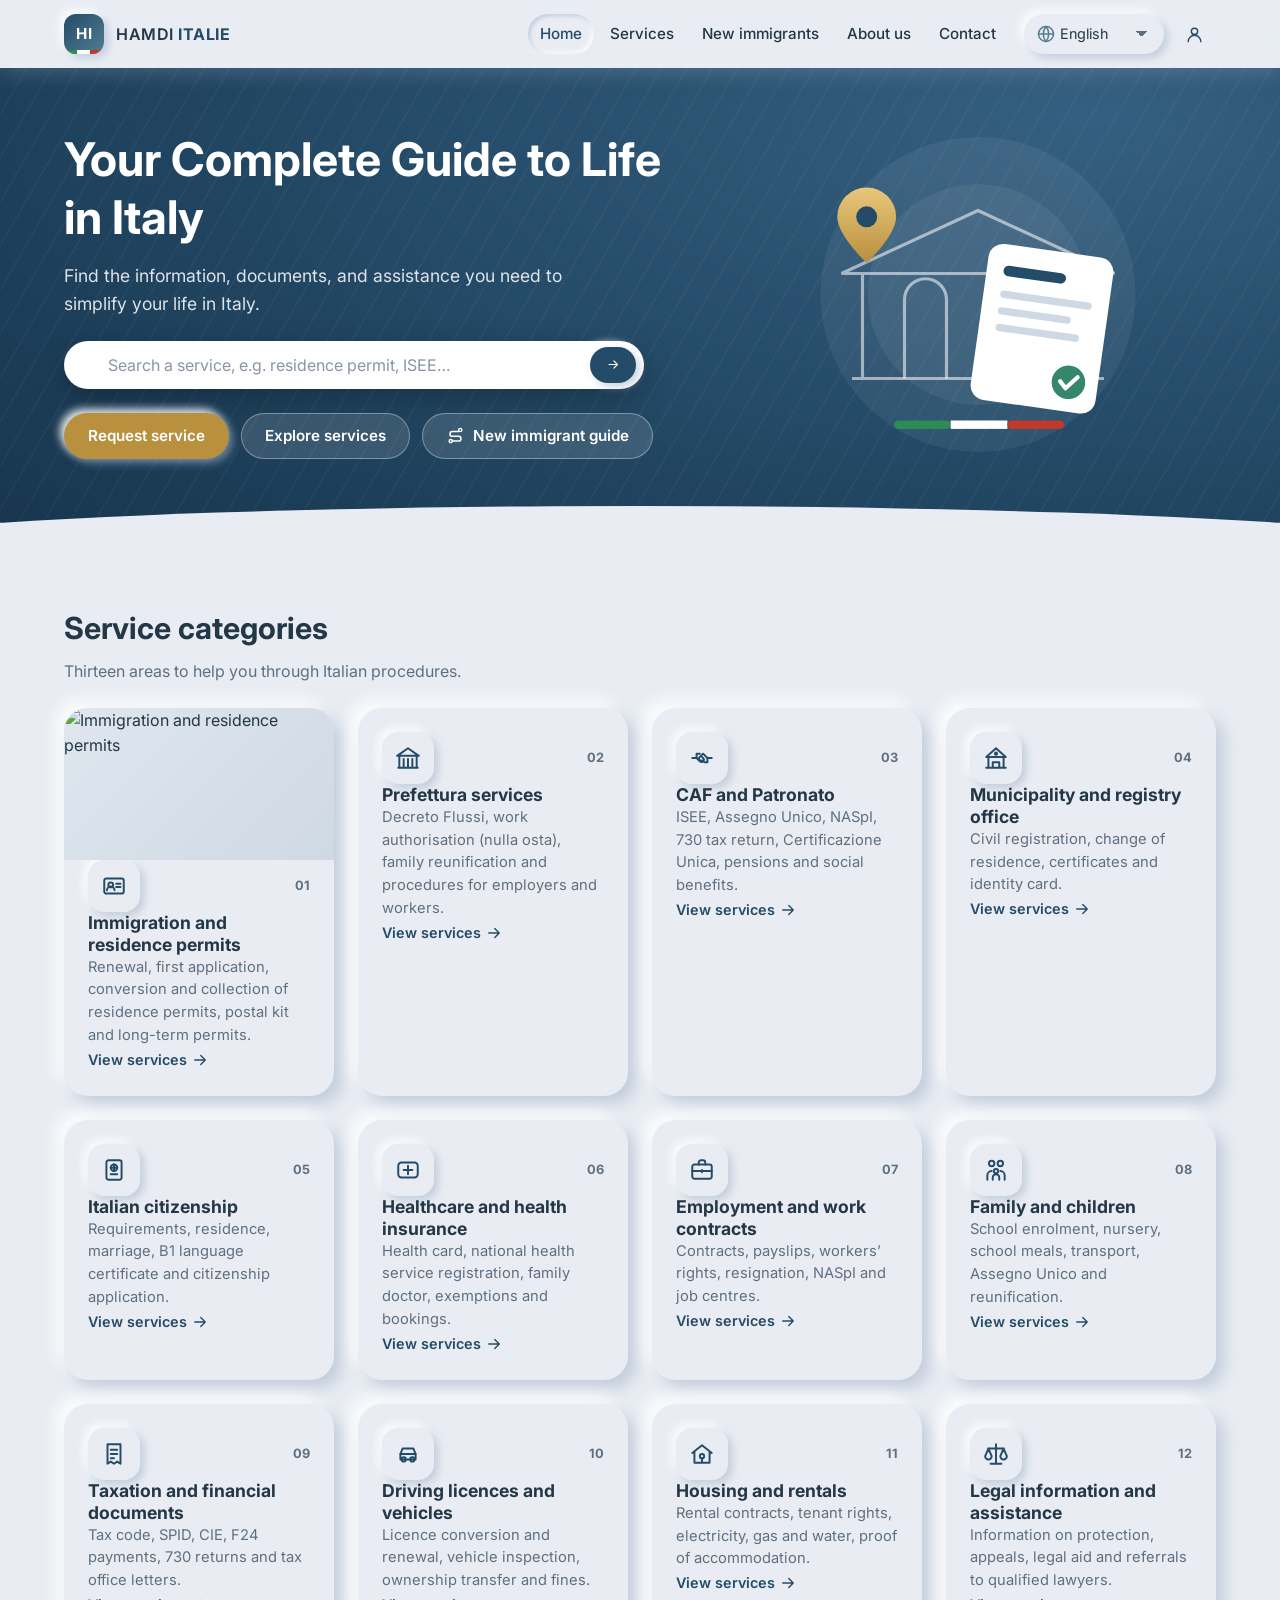
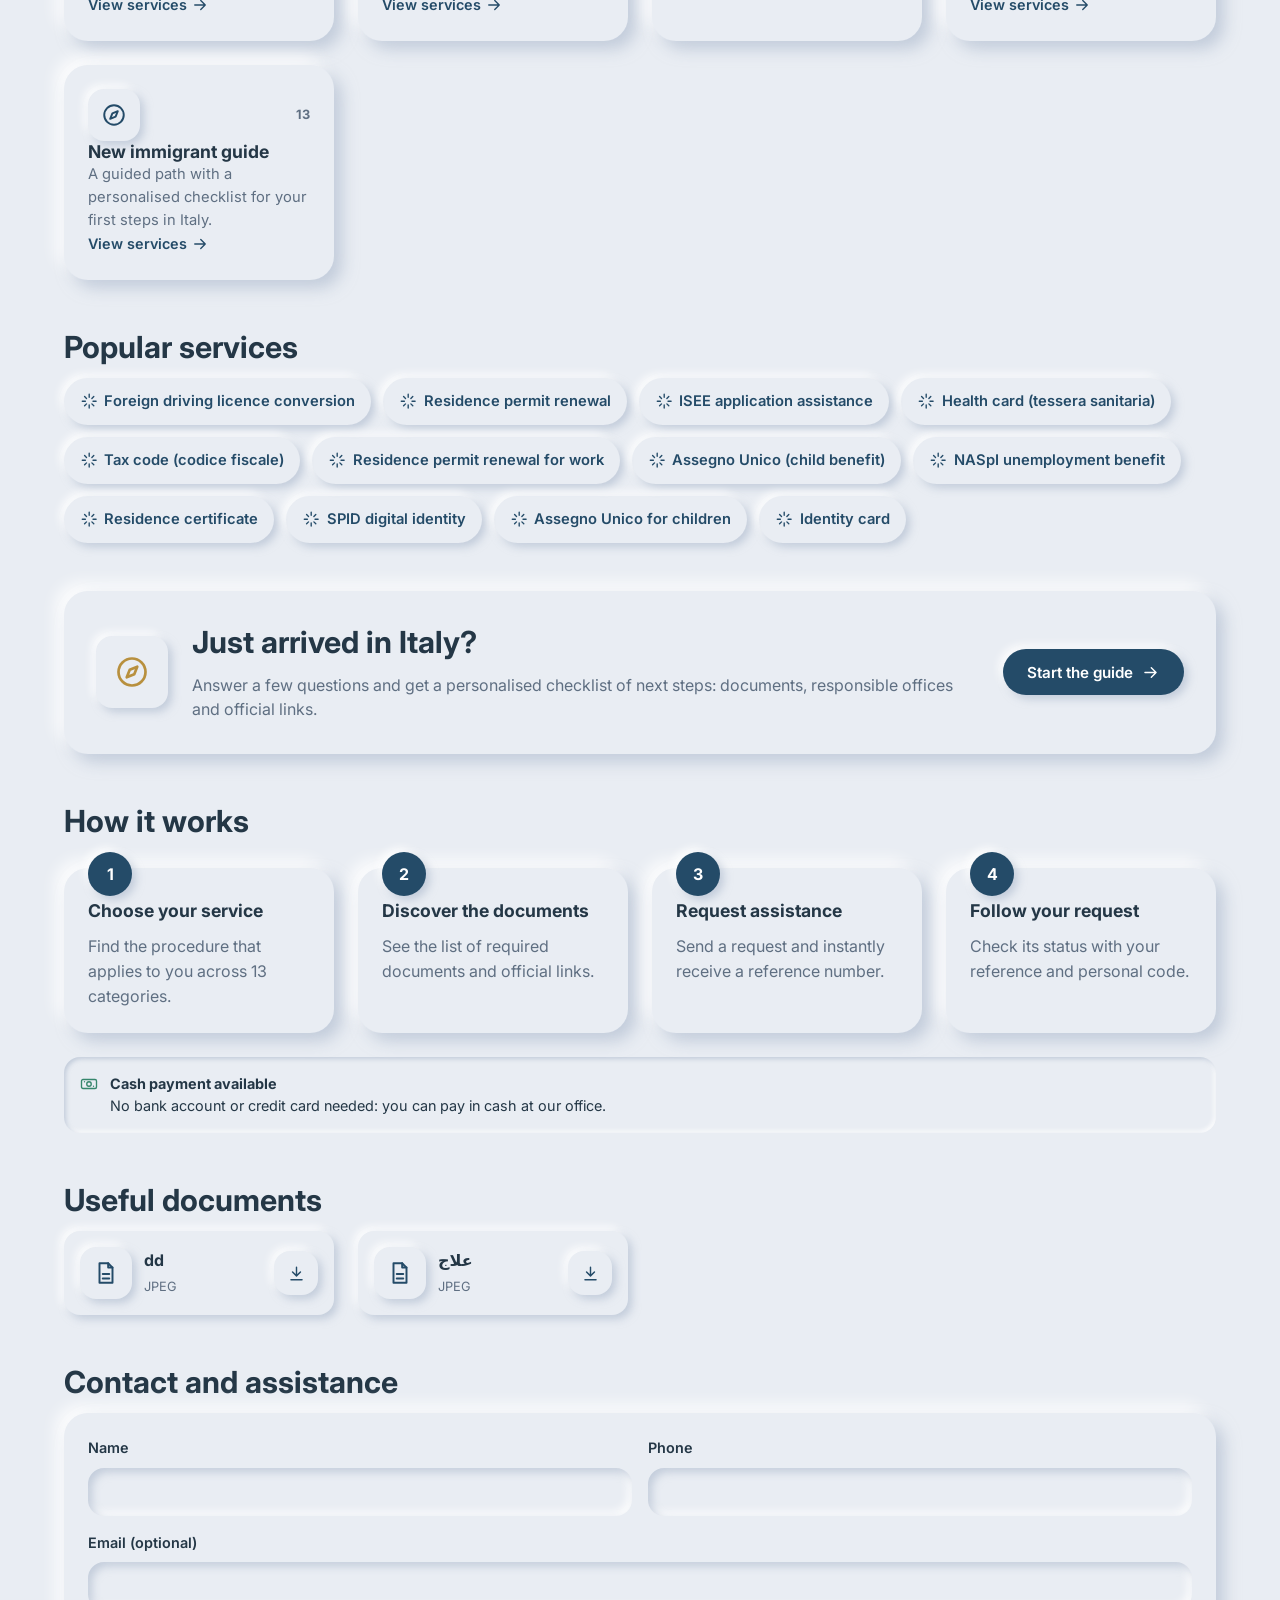
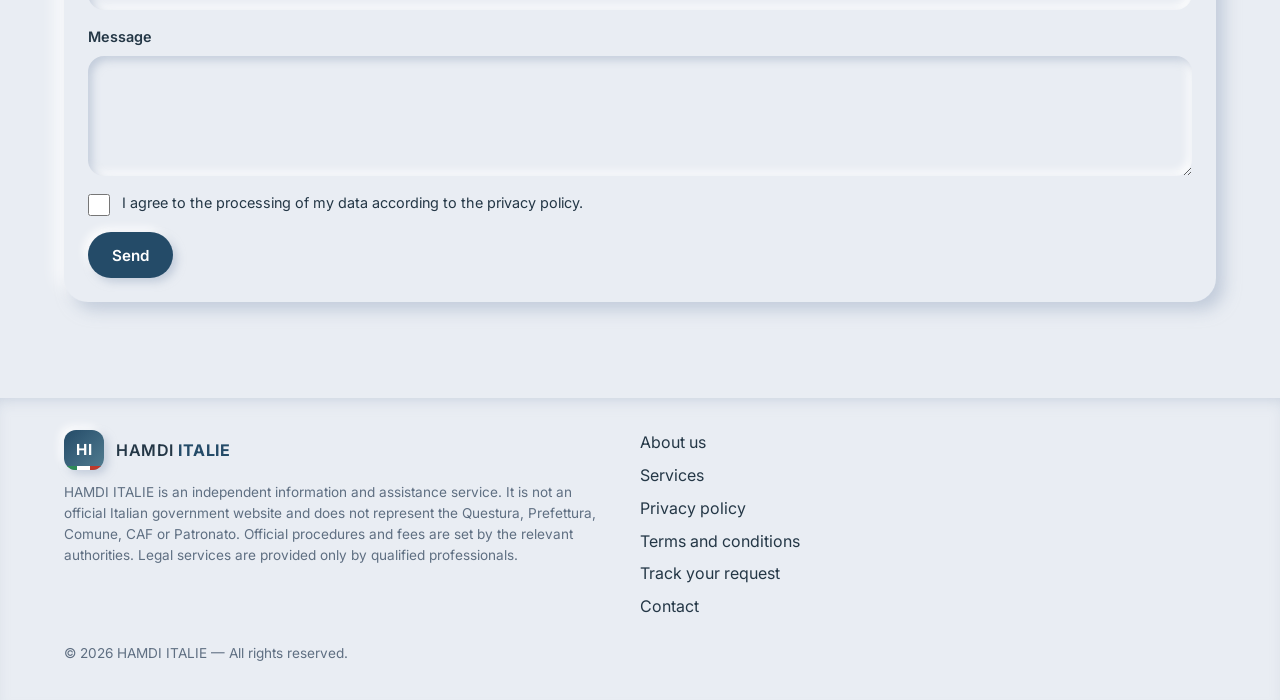
==== index.html @ a8165d55 "Fast service pages: read without counting, count on display Backend: api_getServicePage (service pag" ====
<!DOCTYPE html>
<html lang="ar" dir="rtl">
<head>
  <meta charset="utf-8">
  <meta name="viewport" content="width=device-width, initial-scale=1, viewport-fit=cover">
  <title>HAMDI ITALIE</title>
  <meta name="description" content="دليلك الشامل للحياة والإجراءات الإدارية في إيطاليا — Votre guide complet pour vivre et effectuer vos démarches en Italie — Your complete guide to life in Italy.">
  <meta property="og:title" content="HAMDI ITALIE">
  <meta property="og:type" content="website">
  <meta name="theme-color" content="#E9EDF3">
  <link rel="icon" href="/assets/logo.svg" type="image/svg+xml">
  <link rel="preconnect" href="https://fonts.googleapis.com">
  <link rel="preconnect" href="https://fonts.gstatic.com" crossorigin>
  <link href="https://fonts.googleapis.com/css2?family=Cairo:wght@400;600;700&family=Inter:wght@400;500;600;700&display=swap" rel="stylesheet">
  <link rel="stylesheet" href="/assets/css/design-system.css?v=52aa1e20d0">
  <link rel="stylesheet" href="/assets/css/visitor/main.css?v=f457ebf46a">
</head>
<body>
  <a class="sr-only" href="#main">Skip to content</a>

  <!-- A. Header -->
  <header class="site-header">
    <div class="container header-inner">
      <a class="brand" href="#/" aria-label="HAMDI ITALIE">
        <span class="brand-mark" aria-hidden="true">HI</span>
        <span class="brand-name">HAMDI <b>ITALIE</b></span>
      </a>
      <nav class="main-nav" id="main-nav" aria-label="Main">
        <a href="#/" data-i18n="nav.home">Home</a>
        <a href="#/services" data-i18n="nav.services">Services</a>
        <a href="#/guide" data-i18n="nav.guide">New immigrants</a>
        <a href="#/about" data-i18n="nav.about">About us</a>
        <a href="#contact" data-i18n="nav.contact">Contact</a>
      </nav>
      <div class="header-tools">
        <label class="lang-select">
          <span class="sr-only" data-i18n="nav.language">Language</span>
          <span class="lang-icon" id="lang-icon"></span>
          <select id="lang" class="select"></select>
        </label>
        <a class="btn btn-icon btn-ghost account-link" href="#/account" data-i18n-aria="nav.account" id="account-link"></a>
        <button class="btn btn-icon menu-btn" id="menu-btn" aria-expanded="false" aria-controls="main-nav" data-i18n-aria="nav.menu"></button>
      </div>
    </div>
  </header>

  <main id="main" tabindex="-1"></main>

  <!-- J. Footer -->
  <footer class="site-footer">
    <div class="container">
      <div class="footer-grid">
        <div>
          <a class="brand" href="#/"><span class="brand-mark" aria-hidden="true">HI</span><span class="brand-name">HAMDI <b>ITALIE</b></span></a>
          <p class="muted footer-disclaimer" data-i18n="footer.disclaimer"></p>
        </div>
        <nav class="footer-links" aria-label="Footer">
          <a href="#/about" data-i18n="footer.about"></a>
          <a href="#/services" data-i18n="nav.services"></a>
          <a href="#/privacy" data-i18n="footer.privacy"></a>
          <a href="#/terms" data-i18n="footer.terms"></a>
          <a href="#/track" data-i18n="track.title"></a>
          <a href="#contact" data-i18n="nav.contact"></a>
        </nav>
        <div class="footer-contact" id="footer-contact"></div>
      </div>
      <p class="copyright muted">© <span id="year"></span> HAMDI ITALIE — <span data-i18n="footer.rights"></span></p>
    </div>
  </footer>

  <script src="/assets/js/config.js?v=d74c040242"></script>
  <script src="/assets/js/icons.js?v=66defb9d43"></script>
  <script src="/assets/js/i18n.js?v=58d613767b"></script>
  <script src="/assets/js/ui.js?v=f891706227"></script>
  <link rel="stylesheet" href="/assets/css/picker.css?v=4ed680a324">
  <script src="/assets/js/picker.js?v=9fac486c92"></script>
  <script src="/assets/js/visitor/strings.js?v=c019a19f94"></script>
  <script src="/assets/js/visitor/pages.js?v=8633426e71"></script>
  <script src="/assets/js/visitor/request.js?v=f6e56b5024"></script>
  <script src="/assets/js/visitor/account.js?v=22af00b0a4"></script>
  <script src="/assets/js/visitor/guide.js?v=ffe5d97183"></script>
  <script src="/assets/js/visitor/app.js?v=58d24ecdbd"></script>
</body>
</html>
---- assets/css/design-system.css ----
/* ==========================================================================
   HAMDI ITALIE — Neumorphic design system
   Logical properties (inline-start/end) everywhere so RTL works without
   mirrored overrides. Tokens can be overridden at runtime from Settings.
   ========================================================================== */
:root {
  --bg: #E9EDF3;
  --surface: #E9EDF3;
  --primary: #244B68;
  --primary-ink: #ffffff;
  --secondary: #527D91;
  --accent: #B8903E;            /* muted gold, hero only */
  --text: #243746;
  --muted: #5F6F82;             /* darker than spec #718096 for AA contrast on --bg */
  --success: #36866C;
  --warning: #B57E22;
  --error: #C45A5A;
  --it-green: #2E8B57; --it-red: #C0392B;

  --shadow-dark: rgba(163, 177, 198, .55);
  --shadow-light: rgba(255, 255, 255, .9);
  --raise-sm: 4px 4px 8px var(--shadow-dark), -4px -4px 8px var(--shadow-light);
  --raise: 8px 8px 16px var(--shadow-dark), -8px -8px 16px var(--shadow-light);
  --raise-lg: 14px 14px 28px var(--shadow-dark), -14px -14px 28px var(--shadow-light);
  --inset: inset 4px 4px 8px var(--shadow-dark), inset -4px -4px 8px var(--shadow-light);
  --inset-sm: inset 2px 2px 4px var(--shadow-dark), inset -2px -2px 4px var(--shadow-light);

  --r-sm: 10px; --r: 16px; --r-lg: 24px; --r-pill: 999px;
  --s1: 4px; --s2: 8px; --s3: 12px; --s4: 16px; --s5: 24px; --s6: 32px; --s7: 48px; --s8: 64px;
  --font-latin: 'Inter', system-ui, -apple-system, 'Segoe UI', Roboto, sans-serif;
  --font-ar: 'Cairo', 'Tajawal', 'Segoe UI', Tahoma, sans-serif;
  --font: var(--font-latin);
  --ease: cubic-bezier(.2, .7, .2, 1);
  --container: 1200px;
}
html[lang="ar"] { --font: var(--font-ar); }

*, *::before, *::after { box-sizing: border-box; }
/* Components set display:grid/flex; keep the hidden attribute authoritative. */
[hidden] { display: none !important; }
html { -webkit-text-size-adjust: 100%; scroll-behavior: smooth; }
body {
  margin: 0; background: var(--bg); color: var(--text);
  font-family: var(--font); font-size: 16px; line-height: 1.55;
  -webkit-font-smoothing: antialiased;
}
html[lang="ar"] body { line-height: 1.75; }
img, svg { display: block; max-width: 100%; }
a { color: var(--primary); }
h1, h2, h3, h4 { line-height: 1.25; margin: 0 0 var(--s3); font-weight: 700; }
h1 { font-size: clamp(1.75rem, 1.2rem + 2.4vw, 2.9rem); }
h2 { font-size: clamp(1.35rem, 1.1rem + 1.1vw, 1.9rem); }
h3 { font-size: 1.1rem; }
p { margin: 0 0 var(--s3); }
:focus-visible { outline: 3px solid var(--secondary); outline-offset: 3px; border-radius: 6px; }
.sr-only { position: absolute; width: 1px; height: 1px; overflow: hidden; clip: rect(0 0 0 0); white-space: nowrap; }
.muted { color: var(--muted); }
.container { width: 100%; max-width: var(--container); margin-inline: auto; padding-inline: var(--s4); }
@media (min-width: 768px) { .container { padding-inline: var(--s5); } }
.section { padding-block: var(--s7); }
.section-head { display: flex; align-items: end; justify-content: space-between; gap: var(--s4); margin-block-end: var(--s5); flex-wrap: wrap; }
.section-head p { margin: 0; }
.stack > * + * { margin-block-start: var(--s3); }
.row { display: flex; gap: var(--s3); align-items: center; flex-wrap: wrap; }
.grid { display: grid; gap: var(--s5); }
.grid-auto { grid-template-columns: repeat(auto-fill, minmax(min(100%, 260px), 1fr)); }
.icon { width: 1.25em; height: 1.25em; flex: none; stroke: currentColor; fill: none; stroke-width: 1.8; stroke-linecap: round; stroke-linejoin: round; }
html[dir="rtl"] .icon.flip-rtl { transform: scaleX(-1); }

/* ---- Surfaces --------------------------------------------------------- */
.card {
  background: var(--surface); border-radius: var(--r-lg); box-shadow: var(--raise);
  padding: var(--s5); transition: box-shadow .25s var(--ease), transform .25s var(--ease);
}
.card-sm { border-radius: var(--r); padding: var(--s4); box-shadow: var(--raise-sm); }
.card.interactive { cursor: pointer; text-decoration: none; color: inherit; display: block; }
.card.interactive:hover { box-shadow: var(--raise-lg); transform: translateY(-2px); }
.card.interactive:active { box-shadow: var(--inset); transform: none; }
.well { background: var(--surface); border-radius: var(--r); box-shadow: var(--inset); padding: var(--s4); }
.icon-badge {
  width: 52px; height: 52px; border-radius: var(--r); display: grid; place-items: center;
  box-shadow: var(--raise-sm); color: var(--primary); flex: none;
}
.icon-badge .icon { width: 26px; height: 26px; }

/* ---- Buttons ------------------------------------------------------------ */
.btn {
  --btn-bg: var(--surface); --btn-ink: var(--primary);
  display: inline-flex; align-items: center; justify-content: center; gap: var(--s2);
  min-height: 46px; padding: 0 var(--s5); border: 0; border-radius: var(--r-pill);
  background: var(--btn-bg); color: var(--btn-ink); font: 600 .95rem/1 var(--font);
  box-shadow: var(--raise-sm); cursor: pointer; text-decoration: none; white-space: nowrap;
  transition: box-shadow .2s var(--ease), transform .2s var(--ease), filter .2s;
}
.btn:hover { box-shadow: var(--raise); }
.btn:active { box-shadow: var(--inset-sm); transform: translateY(1px); }
.btn[disabled] { opacity: .55; cursor: not-allowed; box-shadow: none; }
.btn-primary { --btn-bg: var(--primary); --btn-ink: var(--primary-ink); }
.btn-primary:hover { filter: brightness(1.08); }
.btn-accent { --btn-bg: var(--accent); --btn-ink: #fff; }
.btn-danger { --btn-ink: var(--error); }
.btn-ghost { box-shadow: none; background: transparent; }
.btn-ghost:hover { box-shadow: var(--raise-sm); }
.btn-sm { min-height: 36px; padding: 0 var(--s4); font-size: .85rem; }
.btn-icon { width: 44px; min-height: 44px; padding: 0; border-radius: var(--r); }
.btn-block { width: 100%; }

/* ---- Forms -------------------------------------------------------------- */
.field { display: grid; gap: var(--s2); }
.field label { font-weight: 600; font-size: .9rem; }
.field .hint { font-size: .8rem; color: var(--muted); }
.field .err { font-size: .8rem; color: var(--error); }
.input, .select, .textarea {
  width: 100%; min-height: 48px; padding: var(--s3) var(--s4); border: 0; border-radius: var(--r);
  background: var(--surface); box-shadow: var(--inset); color: var(--text);
  font: 1rem/1.4 var(--font); appearance: none;
}
.textarea { min-height: 120px; resize: vertical; }
.input::placeholder, .textarea::placeholder { color: #8795A6; }
.input:focus, .select:focus, .textarea:focus { outline: 2px solid var(--secondary); outline-offset: 1px; }
.select {
  background-image: linear-gradient(45deg, transparent 50%, var(--muted) 50%), linear-gradient(135deg, var(--muted) 50%, transparent 50%);
  background-position: calc(100% - 22px) 50%, calc(100% - 16px) 50%; background-size: 6px 6px; background-repeat: no-repeat;
  padding-inline-end: var(--s7);
}
html[dir="rtl"] .select { background-position: 16px 50%, 22px 50%; }
.check { display: flex; gap: var(--s3); align-items: flex-start; cursor: pointer; font-size: .9rem; }
.check input { width: 22px; height: 22px; flex: none; accent-color: var(--primary); margin: 2px 0 0; }
.search {
  display: flex; align-items: center; gap: var(--s2); border-radius: var(--r-pill);
  box-shadow: var(--inset); padding-inline: var(--s4) var(--s2); background: var(--surface);
}
.search .input { box-shadow: none; background: transparent; padding-inline: 0; }
.search .input:focus { outline: none; }
.search:focus-within { outline: 2px solid var(--secondary); outline-offset: 2px; }

/* ---- Badges & status ---------------------------------------------------- */
.badge {
  display: inline-flex; align-items: center; gap: 6px; padding: 4px 12px; border-radius: var(--r-pill);
  font-size: .78rem; font-weight: 600; box-shadow: var(--inset-sm); color: var(--muted); white-space: nowrap;
}
.badge::before { content: ''; width: 8px; height: 8px; border-radius: 50%; background: currentColor; }
.badge.success { color: var(--success); } .badge.warning { color: var(--warning); }
.badge.error { color: var(--error); } .badge.info { color: var(--secondary); }
.badge.plain::before { display: none; }
.chip { display: inline-flex; align-items: center; gap: 6px; padding: 6px 14px; border-radius: var(--r-pill); box-shadow: var(--raise-sm); font-size: .85rem; font-weight: 600; color: var(--primary); text-decoration: none; }

/* ---- Notice / disclaimer ----------------------------------------------- */
.notice { display: flex; gap: var(--s3); padding: var(--s4); border-radius: var(--r); box-shadow: var(--inset-sm); font-size: .9rem; }
.notice .icon { color: var(--secondary); margin-block-start: 2px; }
.notice.warning .icon { color: var(--warning); }
.notice.success .icon { color: var(--success); }

/* ---- Progress ------------------------------------------------------------ */
.progress { height: 12px; border-radius: var(--r-pill); box-shadow: var(--inset-sm); overflow: hidden; }
.progress > span { display: block; height: 100%; border-radius: inherit; background: linear-gradient(90deg, var(--secondary), var(--primary)); transition: width .4s var(--ease); }
.spinner { width: 28px; height: 28px; border-radius: 50%; border: 3px solid rgba(36,75,104,.15); border-top-color: var(--primary); animation: spin .8s linear infinite; }
@keyframes spin { to { transform: rotate(360deg); } }
.skeleton { border-radius: var(--r-sm); background: linear-gradient(90deg, #dfe4ec 25%, #eef1f6 50%, #dfe4ec 75%); background-size: 200% 100%; animation: shimmer 1.3s infinite; min-height: 14px; }
@keyframes shimmer { to { background-position: -200% 0; } }

/* ---- Tables --------------------------------------------------------------- */
.table-wrap { overflow-x: auto; border-radius: var(--r); }
.table { width: 100%; border-collapse: separate; border-spacing: 0; font-size: .9rem; }
.table th { text-align: start; font-weight: 600; color: var(--muted); padding: var(--s3) var(--s4); white-space: nowrap; }
.table td { padding: var(--s3) var(--s4); border-block-start: 1px solid rgba(163,177,198,.35); }
.table tbody tr:hover td { background: rgba(255,255,255,.35); }
.table tbody tr:has(a[href^="#/"]) { cursor: pointer; }

/* ---- Modal / toast ----------------------------------------------------- */
.modal-backdrop { position: fixed; inset: 0; background: rgba(36,55,70,.35); backdrop-filter: blur(3px); display: grid; place-items: center; padding: var(--s4); z-index: 100; animation: fade .2s; }
.modal { width: min(560px, 100%); max-height: calc(100dvh - 32px); overflow: auto; background: var(--surface); border-radius: var(--r-lg); box-shadow: var(--raise-lg); padding: var(--s5); animation: pop .25s var(--ease); }
.modal-actions { display: flex; gap: var(--s3); justify-content: flex-end; margin-block-start: var(--s5); flex-wrap: wrap; }
.toasts { position: fixed; inset-block-end: var(--s4); inset-inline: var(--s4); display: grid; gap: var(--s2); justify-items: center; z-index: 200; pointer-events: none; }
.toast { pointer-events: auto; display: flex; gap: var(--s2); align-items: center; background: var(--text); color: #fff; padding: var(--s3) var(--s4); border-radius: var(--r); box-shadow: 0 8px 24px rgba(0,0,0,.2); max-width: 480px; animation: pop .25s var(--ease); }
.toast.success { background: var(--success); } .toast.error { background: var(--error); }
@keyframes fade { from { opacity: 0; } }
@keyframes pop { from { opacity: 0; transform: translateY(8px) scale(.98); } }

/* ---- Media placeholders (no broken images) ------------------------------ */
.media { position: relative; border-radius: var(--r); overflow: hidden; background: linear-gradient(135deg, #dfe6ee, #cfd9e4); aspect-ratio: 16/9; }
.media img { width: 100%; height: 100%; object-fit: cover; }
.media .media-fallback { position: absolute; inset: 0; display: grid; place-items: center; color: var(--secondary); opacity: .6; }
.media .media-fallback .icon { width: 48px; height: 48px; }

@media (prefers-reduced-motion: reduce) { *, *::before, *::after { animation: none !important; transition: none !important; scroll-behavior: auto !important; } }
---- assets/css/visitor/main.css ----
/* ---- Header ------------------------------------------------------------- */
.site-header { position: sticky; top: 0; z-index: 50; background: rgba(233,237,243,.92); backdrop-filter: blur(10px); box-shadow: 0 6px 18px rgba(163,177,198,.25); }
.header-inner { display: flex; align-items: center; gap: var(--s4); min-height: 68px; }
.brand { display: inline-flex; align-items: center; gap: var(--s3); text-decoration: none; color: var(--text); }
.brand-mark { width: 40px; height: 40px; border-radius: 12px; display: grid; place-items: center; font-weight: 700; font-size: .95rem; letter-spacing: .5px; color: #fff; background: linear-gradient(135deg, var(--primary), var(--secondary)); box-shadow: var(--raise-sm); position: relative; overflow: hidden; }
.brand-mark::after { content: ''; position: absolute; inset-block-end: 0; inset-inline: 0; height: 4px; background: linear-gradient(90deg, var(--it-green) 33%, #fff 33% 66%, var(--it-red) 66%); }
.brand-name { font-weight: 600; letter-spacing: .5px; white-space: nowrap; }
.brand-name b { color: var(--primary); }
.main-nav { display: flex; gap: var(--s1); margin-inline-start: auto; }
.main-nav a { padding: var(--s2) var(--s3); border-radius: var(--r-pill); text-decoration: none; color: var(--text); font-weight: 500; font-size: .95rem; }
.main-nav a:hover, .main-nav a.active { box-shadow: var(--inset-sm); color: var(--primary); }
.header-tools { display: flex; align-items: center; gap: var(--s2); }
.lang-select { position: relative; display: flex; align-items: center; }
.lang-select .select { min-height: 40px; width: auto; padding-block: 0; padding-inline-start: 36px; font-size: .9rem; border-radius: var(--r-pill); box-shadow: var(--raise-sm); }
.lang-icon { position: absolute; inset-inline-start: 12px; color: var(--secondary); pointer-events: none; display: flex; }
.menu-btn { display: none; }
@media (max-width: 960px) {
  .menu-btn { display: inline-flex; }
  .main-nav { position: fixed; inset: 68px 0 auto 0; flex-direction: column; padding: var(--s4); background: var(--bg); box-shadow: 0 16px 24px rgba(163,177,198,.4); display: none; margin: 0; }
  .main-nav.open { display: flex; }
  .main-nav a { padding: var(--s3) var(--s4); font-size: 1.05rem; }
  .header-tools { margin-inline-start: auto; }
}
@media (max-width: 420px) { .brand-name { display: none; } }

/* ---- B. Hero ------------------------------------------------------------- */
.hero { position: relative; color: #fff; background: radial-gradient(120% 140% at 85% 10%, #355f80 0%, var(--primary) 45%, #16324a 100%); overflow: hidden; }
.hero::before { content: ''; position: absolute; inset: 0; background: repeating-linear-gradient(120deg, rgba(255,255,255,.03) 0 2px, transparent 2px 22px); }
.hero-inner { position: relative; display: grid; gap: var(--s6); align-items: center; padding-block: var(--s7) calc(var(--s8) + var(--s5)); grid-template-columns: 1.15fr .85fr; }
.hero h1 { color: #fff; margin-block-end: var(--s4); }
.hero h1 .accent { color: #E9C77B; }
.hero p.lead { font-size: 1.1rem; color: rgba(255,255,255,.85); max-width: 560px; }
.hero .search { background: #fff; box-shadow: 0 10px 30px rgba(0,0,0,.25); margin-block: var(--s5); max-width: 580px; }
.hero .search .input { color: var(--text); }
.hero-actions { display: flex; gap: var(--s3); flex-wrap: wrap; }
.hero .btn-glass { --btn-bg: rgba(255,255,255,.12); --btn-ink: #fff; box-shadow: inset 0 0 0 1px rgba(255,255,255,.35); }
.hero .btn-glass:hover { --btn-bg: rgba(255,255,255,.2); }
.hero-art { justify-self: center; width: min(420px, 100%); }
.hero-wave { position: absolute; inset-inline: 0; inset-block-end: -1px; height: 56px; background: var(--bg); clip-path: ellipse(70% 100% at 50% 100%); }
@media (max-width: 860px) {
  .hero-inner { grid-template-columns: 1fr; padding-block: var(--s6) var(--s8); }
  .hero-art { order: -1; width: min(260px, 70%); }
}

/* ---- C. Categories --------------------------------------------------------- */
.cat-grid { grid-template-columns: repeat(auto-fill, minmax(min(100%, 270px), 1fr)); }
.cat-card { display: flex; flex-direction: column; gap: var(--s3); height: 100%; }
.cat-card .cat-top { display: flex; align-items: center; gap: var(--s3); }
.cat-card .cat-code { margin-inline-start: auto; font-size: .8rem; font-weight: 700; color: var(--muted); }
.cat-card h3 { margin: 0; }
.cat-card p { color: var(--muted); font-size: .92rem; margin: 0; flex: 1; }
.cat-card .link { display: inline-flex; align-items: center; gap: var(--s1); font-weight: 600; color: var(--primary); font-size: .9rem; }

/* ---- D. Popular ---------------------------------------------------------- */
.popular { display: flex; gap: var(--s3); flex-wrap: wrap; }
.popular .chip { padding: var(--s3) var(--s4); font-size: .92rem; }
.popular .chip:hover { box-shadow: var(--raise); }

/* ---- E. Guide band ------------------------------------------------------- */
.guide-band { display: grid; grid-template-columns: auto 1fr auto; gap: var(--s5); align-items: center; padding: var(--s6); }
.guide-band .icon-badge { width: 72px; height: 72px; color: var(--accent); }
.guide-band .icon-badge .icon { width: 36px; height: 36px; }
@media (max-width: 760px) { .guide-band { grid-template-columns: 1fr; text-align: center; justify-items: center; padding: var(--s5); } }

/* ---- F. How it works ------------------------------------------------------ */
.steps { grid-template-columns: repeat(auto-fit, minmax(min(100%, 220px), 1fr)); counter-reset: step; }
.step { position: relative; padding-block-start: var(--s6); }
.step::before { counter-increment: step; content: counter(step); position: absolute; inset-block-start: calc(var(--s5) * -1 + 8px); inset-inline-start: var(--s5); width: 44px; height: 44px; border-radius: 50%; display: grid; place-items: center; font-weight: 700; color: #fff; background: var(--primary); box-shadow: var(--raise-sm); }
.steps-wrap { padding-block-start: var(--s4); }

/* ---- G. Documents ------------------------------------------------------------- */
.doc-card { display: flex; gap: var(--s3); align-items: center; }
.doc-card .doc-meta { flex: 1; min-width: 0; }
.doc-card .doc-meta strong { display: block; overflow: hidden; text-overflow: ellipsis; white-space: nowrap; }

/* ---- H. FAQ --------------------------------------------------------------------- */
.faq details { border-radius: var(--r); box-shadow: var(--raise-sm); padding: var(--s4) var(--s5); }
.faq details + details { margin-block-start: var(--s3); }
.faq summary { cursor: pointer; font-weight: 600; list-style: none; display: flex; justify-content: space-between; gap: var(--s3); }
.faq summary::-webkit-details-marker { display: none; }
.faq summary::after { content: '+'; font-size: 1.4rem; line-height: 1; color: var(--secondary); }
.faq details[open] summary::after { content: '–'; }
.faq details[open] { box-shadow: var(--inset-sm); }
.faq details p { margin: var(--s3) 0 0; color: var(--muted); }

/* ---- I. Contact ------------------------------------------------------------------ */
.contact-grid { grid-template-columns: 1fr 1.3fr; align-items: start; }
@media (max-width: 860px) { .contact-grid { grid-template-columns: 1fr; } }
.contact-list { display: grid; gap: var(--s3); }
.contact-list a { display: flex; gap: var(--s3); align-items: center; text-decoration: none; color: var(--text); font-weight: 500; }
.contact-list .icon-badge { width: 44px; height: 44px; }
.form-grid { display: grid; gap: var(--s4); grid-template-columns: 1fr 1fr; }
.form-grid .full { grid-column: 1 / -1; }
@media (max-width: 560px) { .form-grid { grid-template-columns: 1fr; } }

/* ---- Footer -------------------------------------------------------------------- */
.site-footer { margin-block-start: var(--s7); padding-block: var(--s6) var(--s5); box-shadow: inset 0 8px 16px -8px var(--shadow-dark); }
.footer-grid { display: grid; gap: var(--s5); grid-template-columns: 2fr 1fr 1fr; }
@media (max-width: 760px) { .footer-grid { grid-template-columns: 1fr; } }
.footer-disclaimer { font-size: .85rem; margin-block-start: var(--s3); max-width: 560px; }
.footer-links { display: grid; gap: var(--s2); align-content: start; }
.footer-links a { color: var(--text); text-decoration: none; }
.footer-links a:hover { color: var(--primary); text-decoration: underline; }
.copyright { font-size: .85rem; margin-block-start: var(--s5); }
/* ---- Content pages ------------------------------------------------------------ */
.stack-lg > * + * { margin-block-start: var(--s5); }
.small { font-size: .85rem; }
.err { color: var(--error); font-size: .9rem; min-height: 1em; }
.crumbs { display: flex; flex-wrap: wrap; align-items: center; gap: var(--s2); font-size: .85rem; color: var(--muted); }
.crumbs a { color: var(--secondary); text-decoration: none; }
.crumbs .icon { width: 14px; height: 14px; }
.page-head { display: flex; gap: var(--s4); align-items: flex-start; }
.page-head h1 { margin-block-end: var(--s2); }
.icon-badge.lg { width: 64px; height: 64px; }
.icon-badge.lg .icon { width: 32px; height: 32px; }
.svc-list { display: grid; gap: var(--s3); grid-template-columns: repeat(auto-fill, minmax(min(100%, 300px), 1fr)); }
.svc-item { display: flex !important; align-items: center; justify-content: space-between; gap: var(--s3); font-weight: 500; }
.svc-item .icon { color: var(--secondary); flex: none; }
.cat-group summary { display: flex; align-items: center; gap: var(--s3); cursor: pointer; list-style: none; }
.cat-group summary::-webkit-details-marker { display: none; }
.cat-group .cat-group-title { display: grid; flex: 1; }
.cat-group .chev { transition: transform .2s; color: var(--muted); }
.cat-group[open] .chev { transform: rotate(90deg); }
.cat-group[open] summary { margin-block-end: var(--s4); }
.link-more { display: inline-flex; gap: var(--s1); align-items: center; margin-block-start: var(--s4); font-weight: 600; text-decoration: none; }
.guide-cta { display: flex !important; align-items: center; gap: var(--s3); text-decoration: none; color: var(--primary); }
.guide-cta strong { flex: 1; }
.svc-layout { display: grid; grid-template-columns: minmax(0, 1.6fr) minmax(0, 1fr); gap: var(--s5); align-items: start; }
.svc-aside { position: sticky; top: 88px; }
@media (max-width: 900px) { .svc-layout { grid-template-columns: minmax(0, 1fr); } .svc-aside { position: static; } }
.price-box h2 { display: flex; gap: var(--s2); align-items: center; font-size: 1.1rem; }
.price-row { display: flex; justify-content: space-between; gap: var(--s3); align-items: center; }
.price-row.total { border-block-start: 1px solid rgba(163,177,198,.5); padding-block-start: var(--s3); font-weight: 600; }
.official-fee { padding: var(--s3); border-radius: var(--r-sm); box-shadow: var(--inset-sm); }
.official-fee p { margin: 0; }
.pay-methods { list-style: none; margin: 0; padding: 0; display: grid; gap: var(--s3); }
.pay-methods li { display: flex; gap: var(--s3); align-items: flex-start; }
.pay-methods li > div { display: grid; gap: 4px; justify-items: start; }
.link-list { list-style: none; margin: 0; padding: 0; display: grid; gap: var(--s2); }
.link-list a { display: inline-flex; gap: var(--s2); align-items: center; }
.pay-choice { border: 0; padding: 0; margin: 0; display: grid; gap: var(--s2); }
.pay-choice legend { font-weight: 600; font-size: .9rem; margin-block-end: var(--s2); }
.codes { display: grid; gap: var(--s4); grid-template-columns: repeat(auto-fit, minmax(min(100%, 220px), 1fr)); }
.code-box { display: grid; gap: var(--s2); justify-items: start; padding: var(--s4); border-radius: var(--r); box-shadow: var(--inset); }
.code-box strong { font-size: 1.5rem; letter-spacing: .08em; font-family: ui-monospace, 'SFMono-Regular', Consolas, monospace; }
.auth-wrap { max-width: 460px; margin-inline: auto; width: 100%; }
.acc-grid { grid-template-columns: minmax(0, 1.4fr) minmax(0, 1fr); align-items: start; }
@media (max-width: 860px) { .acc-grid { grid-template-columns: minmax(0, 1fr); } }
.guide-intro { text-align: center; justify-items: center; display: grid; max-width: 640px; margin-inline: auto; }
.guide-q { max-width: 680px; margin-inline: auto; width: 100%; }
.guide-question { font-size: clamp(1.3rem, 1.1rem + 1vw, 1.8rem); }
.guide-options { display: grid; gap: var(--s3); grid-template-columns: repeat(auto-fit, minmax(140px, 1fr)); }
.guide-opt { min-height: 56px; font-size: 1.05rem; }
.guide-opt.selected { --btn-bg: var(--primary); --btn-ink: #fff; }
html:not([dir="rtl"]) .icon.back-arrow { transform: scaleX(-1); }
.tasks { list-style: none; margin: 0; padding: 0; display: grid; gap: var(--s4); }
.task { display: flex; gap: var(--s4); align-items: flex-start; }
.task.done { opacity: .65; }
.task.done h3 { text-decoration: line-through; }
.task-body { flex: 1; min-width: 0; }
.task-body p { margin: 0; }
.task-n { width: 28px; height: 28px; border-radius: 50%; display: grid; place-items: center; font-size: .8rem; font-weight: 700; color: #fff; background: var(--secondary); flex: none; }
.task-check input { width: 26px; height: 26px; accent-color: var(--success); margin-block-start: 2px; }
.req-card { gap: var(--s2); }

.pay-method { padding-block-end: var(--s2); }
.pay-method .pm-head { display: flex; gap: var(--s3); align-items: center; }
.pay-method .pm-name { display: grid; gap: 4px; justify-items: start; flex: 1; }
.pay-method .pm-body { padding: var(--s3); margin-block-start: var(--s2); border-radius: var(--r-sm); box-shadow: var(--inset-sm); }
.pay-method .pm-body p { margin: 0 0 var(--s2); }
.btn-pay { --btn-bg: #0B63CE; --btn-ink: #fff; min-height: 54px; font-size: 1.05rem; margin-block: var(--s2); }
.btn-pay:hover { filter: brightness(1.08); }
.pm-steps { margin: 0 0 var(--s2); padding-inline-start: var(--s5); }
.pm-steps li { margin-block-end: 4px; }
.pay-methods li { display: block; }
#r-pay-info:empty { display: none; }
.head-cta { margin-block-start: var(--s4); max-width: 360px; }
.cat-media { aspect-ratio: 16/9; margin: calc(var(--s5) * -1) calc(var(--s5) * -1) 0; border-radius: var(--r-lg) var(--r-lg) 0 0; }
.cat-hero { aspect-ratio: 21/9; max-height: 280px; width: 100%; }
input[type=file].input { padding: var(--s3); }
.receipt h2 { display: flex; gap: var(--s2); align-items: center; }
.preview-flag { position: fixed; inset-block-start: 76px; inset-inline-end: 12px; z-index: 60; }
---- assets/css/picker.css ----
html.hi-pickers select.select:not([multiple]),
html.hi-pickers input.input[type="date"] { pointer-events: none; }
html.hi-pickers select.select:not([multiple]):focus-visible,
html.hi-pickers input.input[type="date"]:focus-visible { outline: 3px solid var(--primary-soft, rgba(36,75,104,.35)); outline-offset: 2px; }
.pk-backdrop { position: fixed; inset: 0; z-index: 1000; background: rgba(36,55,70,.28); animation: pk-fade .15s ease-out; }
.pk-panel {
  position: fixed; z-index: 1001; background: var(--surface); color: var(--text);
  border-radius: var(--r); box-shadow: var(--raise-lg); padding: var(--s2);
  overflow: auto; overscroll-behavior: contain; font-family: var(--font);
  animation: pk-pop .16s ease-out;
}
.pk-panel.pk-sheet {
  left: 0; right: 0; bottom: 0; max-height: 70vh; border-radius: var(--r-lg) var(--r-lg) 0 0;
  padding: var(--s3) var(--s3) calc(var(--s4) + env(safe-area-inset-bottom, 0px));
  animation: pk-up .2s ease-out;
}
.pk-grip { width: 44px; height: 5px; border-radius: 3px; background: var(--shadow-dark); margin: 0 auto var(--s3); }
.pk-title { font-weight: 700; font-size: 1rem; padding: 0 var(--s3) var(--s3); color: var(--primary); }
.pk-group { font-size: .78rem; font-weight: 700; text-transform: uppercase; letter-spacing: .04em; color: var(--muted); padding: var(--s3) var(--s3) var(--s1); }
.pk-opt {
  display: flex; align-items: center; gap: var(--s3); width: 100%; min-height: 48px;
  padding: var(--s2) var(--s3); border: 0; border-radius: var(--r-sm); background: transparent;
  color: var(--text); font: 1rem/1.35 var(--font); text-align: start; cursor: pointer;
}
.pk-opt:hover, .pk-opt:focus-visible { background: rgba(255,255,255,.55); outline: none; }
.pk-opt:focus-visible { box-shadow: var(--inset-sm); }
.pk-opt[aria-selected="true"] { color: var(--primary); font-weight: 700; box-shadow: var(--inset-sm); }
.pk-opt[disabled] { opacity: .45; cursor: default; }
.pk-opt .pk-radio { flex: 0 0 20px; height: 20px; border-radius: 50%; box-shadow: var(--inset-sm); display: grid; place-items: center; }
.pk-opt[aria-selected="true"] .pk-radio::after { content: ''; width: 10px; height: 10px; border-radius: 50%; background: var(--primary); }
.pk-opt .pk-label { flex: 1; min-width: 0; overflow-wrap: anywhere; }
/* Calendar */
.pk-cal { width: 100%; max-width: 340px; margin: 0 auto; }
.pk-cal-head { display: flex; align-items: center; justify-content: space-between; gap: var(--s2); padding: 0 var(--s1) var(--s3); }
.pk-cal-head strong { font-size: 1rem; color: var(--primary); text-transform: capitalize; }
.pk-nav { width: 40px; height: 40px; border: 0; border-radius: 50%; background: var(--surface); box-shadow: var(--raise-sm); color: var(--primary); font-size: 1.2rem; cursor: pointer; }
.pk-nav:active { box-shadow: var(--inset-sm); }
.pk-grid { display: grid; grid-template-columns: repeat(7, 1fr); gap: 4px; }
.pk-wd { text-align: center; font-size: .75rem; font-weight: 700; color: var(--muted); padding: var(--s1) 0; }
.pk-day {
  aspect-ratio: 1; min-height: 38px; border: 0; border-radius: 50%; background: transparent;
  color: var(--text); font: 600 .95rem/1 var(--font); cursor: pointer;
}
.pk-day:hover, .pk-day:focus-visible { background: rgba(255,255,255,.6); outline: none; }
.pk-day.pk-today { box-shadow: var(--inset-sm); }
.pk-day[aria-selected="true"] { background: var(--primary); color: #fff; box-shadow: var(--raise-sm); }
.pk-day[disabled] { opacity: .3; cursor: default; }
.pk-cal-foot { display: flex; justify-content: center; padding-top: var(--s3); }
@keyframes pk-fade { from { opacity: 0; } }
@keyframes pk-pop { from { opacity: 0; transform: translateY(-4px); } }
@keyframes pk-up { from { transform: translateY(100%); } }
@media (prefers-reduced-motion: reduce) { .pk-backdrop, .pk-panel { animation: none; } }
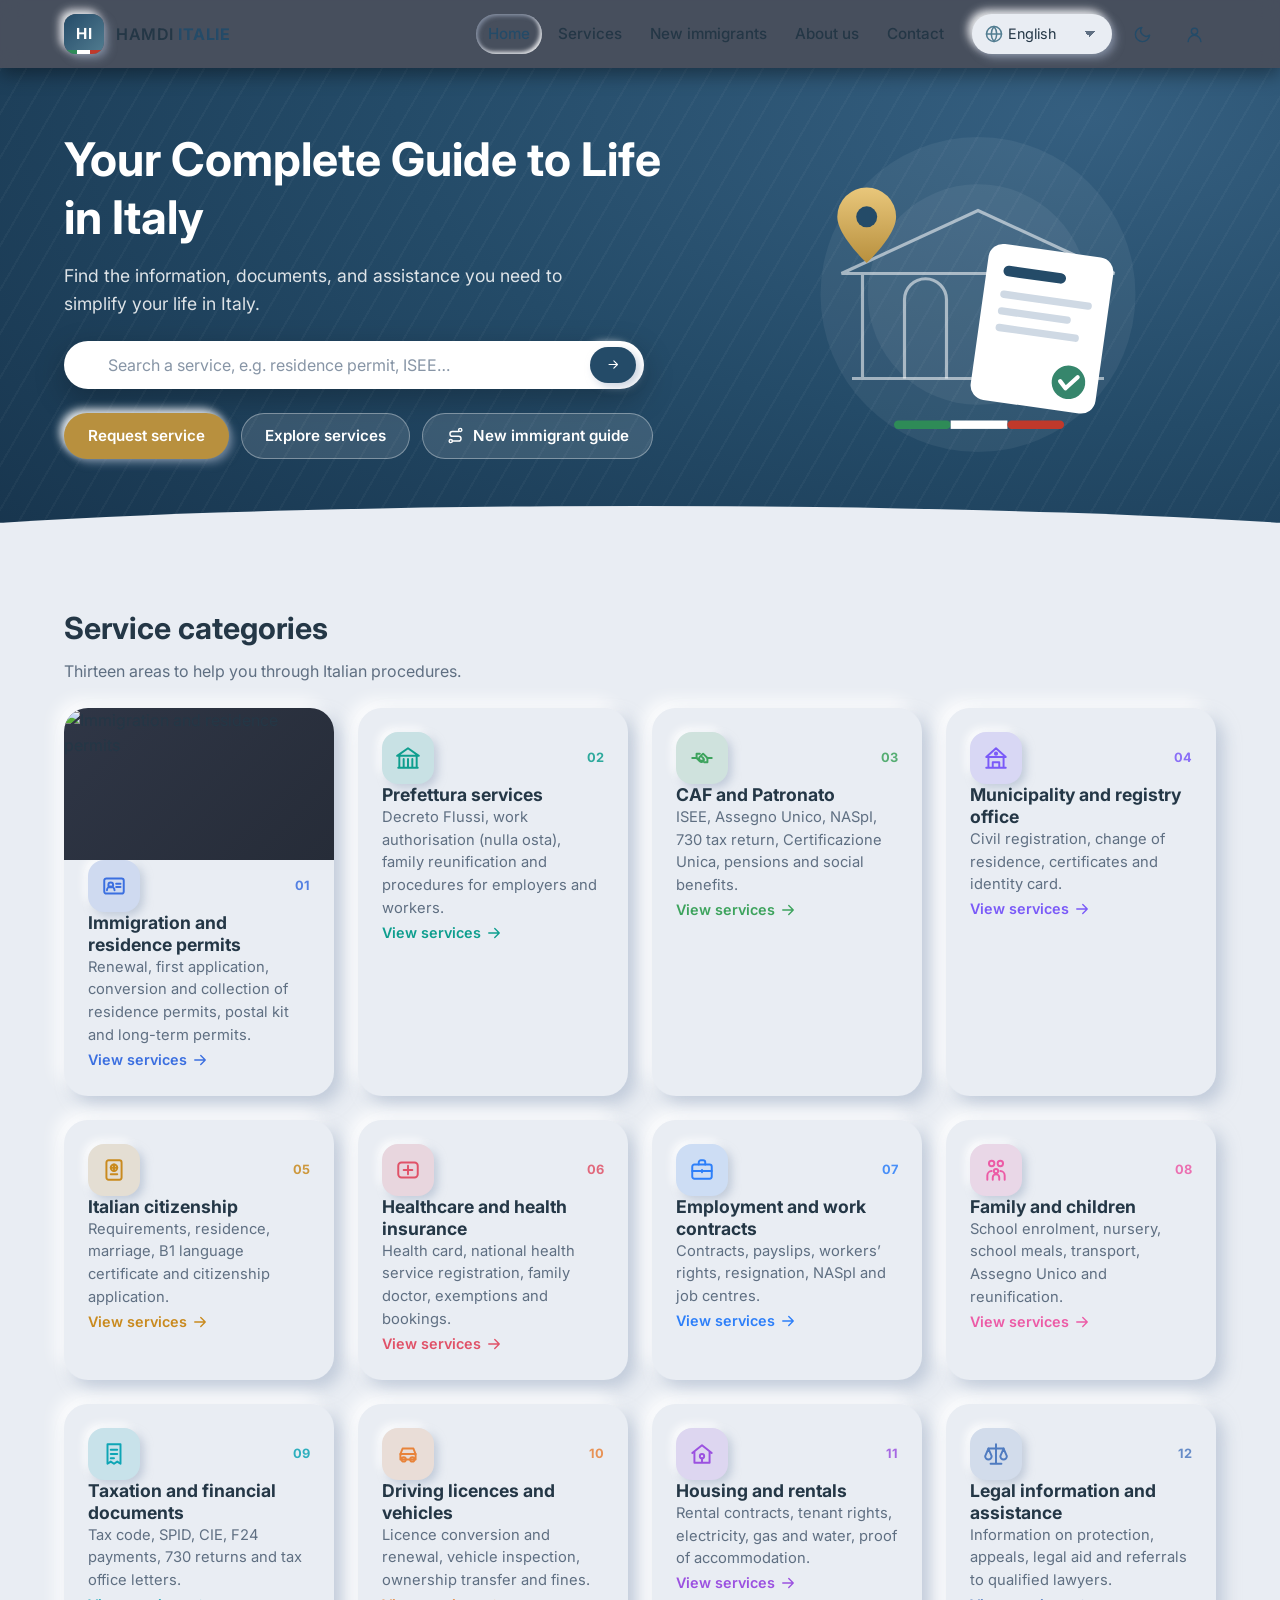
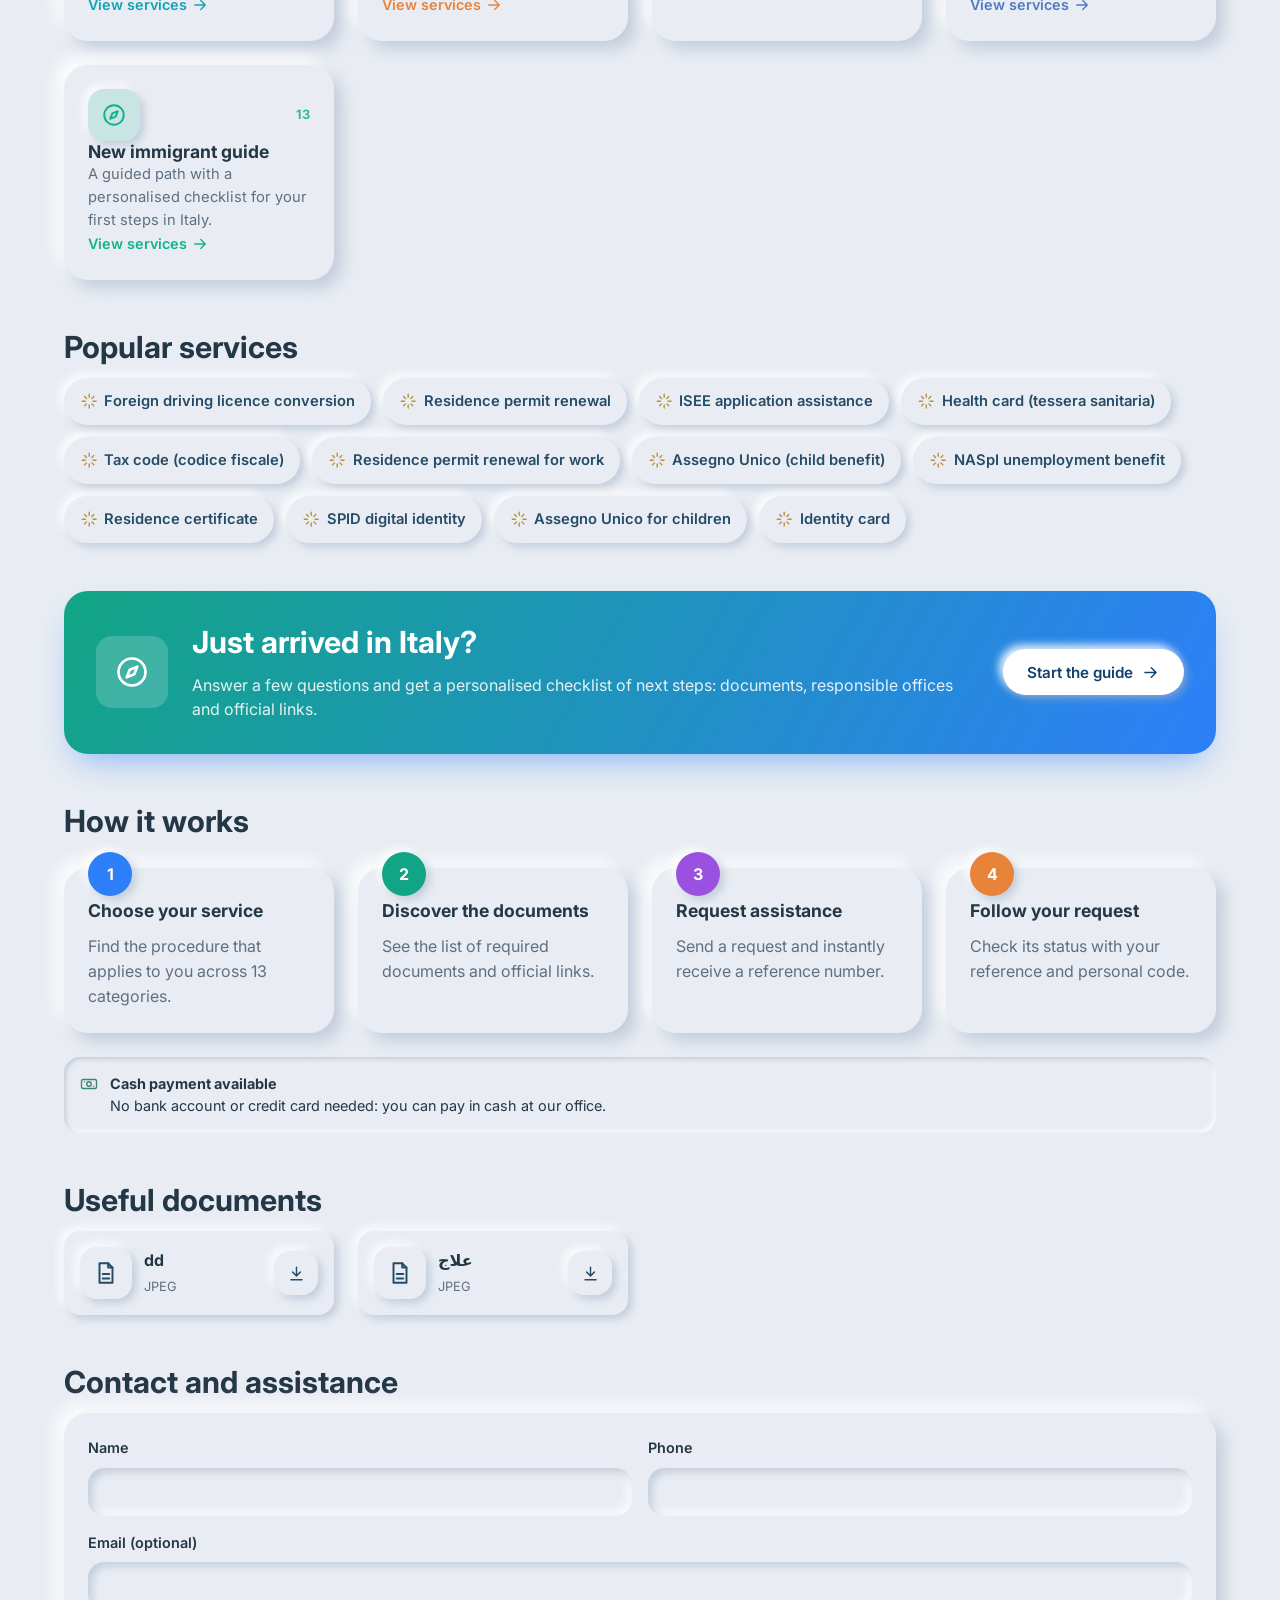
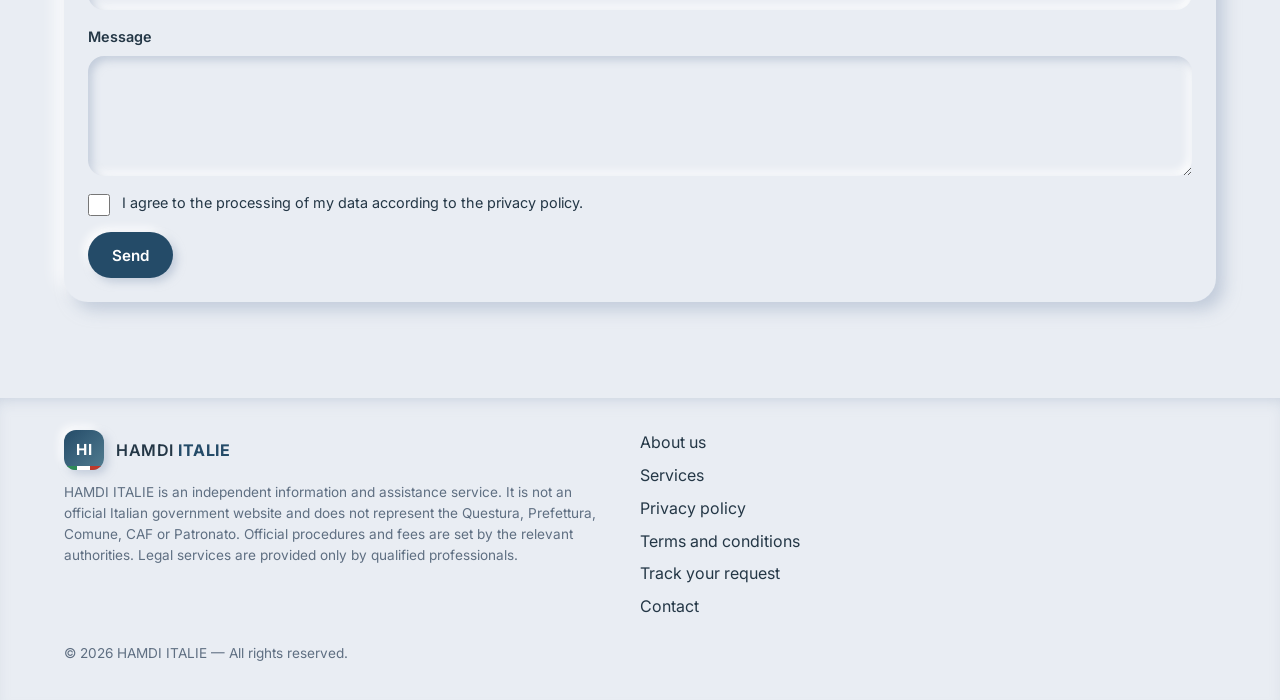
==== commit 3badc26d: "Visitor theme: colored category badges, banner and a night mode - Each of the 13 category cards gets" ====
--- a/index.html
+++ b/index.html
@@ -8,12 +8,14 @@
   <meta property="og:title" content="HAMDI ITALIE">
   <meta property="og:type" content="website">
   <meta name="theme-color" content="#E9EDF3">
+  <script>/* Night mode before first paint: no flash. Follows the device unless the visitor chose. */
+    try { var _t = localStorage.getItem('hi_theme'); if (_t === 'dark' || _t === 'light') document.documentElement.setAttribute('data-theme', _t); } catch (e) {}</script>
   <link rel="icon" href="/assets/logo.svg" type="image/svg+xml">
   <link rel="preconnect" href="https://fonts.googleapis.com">
   <link rel="preconnect" href="https://fonts.gstatic.com" crossorigin>
   <link href="https://fonts.googleapis.com/css2?family=Cairo:wght@400;600;700&family=Inter:wght@400;500;600;700&display=swap" rel="stylesheet">
   <link rel="stylesheet" href="/assets/css/design-system.css?v=52aa1e20d0">
-  <link rel="stylesheet" href="/assets/css/visitor/main.css?v=f457ebf46a">
+  <link rel="stylesheet" href="/assets/css/visitor/main.css?v=9b73e14b26">
 </head>
 <body>
   <a class="sr-only" href="#main">Skip to content</a>
@@ -38,6 +40,7 @@
           <span class="lang-icon" id="lang-icon"></span>
           <select id="lang" class="select"></select>
         </label>
+        <button class="btn btn-icon btn-ghost theme-toggle" id="theme-toggle" type="button" data-i18n-aria="nav.theme"></button>
         <a class="btn btn-icon btn-ghost account-link" href="#/account" data-i18n-aria="nav.account" id="account-link"></a>
         <button class="btn btn-icon menu-btn" id="menu-btn" aria-expanded="false" aria-controls="main-nav" data-i18n-aria="nav.menu"></button>
       </div>
@@ -69,16 +72,16 @@
   </footer>
 
   <script src="/assets/js/config.js?v=d74c040242"></script>
-  <script src="/assets/js/icons.js?v=66defb9d43"></script>
-  <script src="/assets/js/i18n.js?v=58d613767b"></script>
-  <script src="/assets/js/ui.js?v=f891706227"></script>
+  <script src="/assets/js/icons.js?v=c11aede03b"></script>
+  <script src="/assets/js/i18n.js?v=0a5c7377d9"></script>
+  <script src="/assets/js/ui.js?v=34432748f9"></script>
   <link rel="stylesheet" href="/assets/css/picker.css?v=4ed680a324">
   <script src="/assets/js/picker.js?v=9fac486c92"></script>
   <script src="/assets/js/visitor/strings.js?v=c019a19f94"></script>
-  <script src="/assets/js/visitor/pages.js?v=8633426e71"></script>
+  <script src="/assets/js/visitor/pages.js?v=b780779001"></script>
   <script src="/assets/js/visitor/request.js?v=f6e56b5024"></script>
   <script src="/assets/js/visitor/account.js?v=22af00b0a4"></script>
   <script src="/assets/js/visitor/guide.js?v=ffe5d97183"></script>
-  <script src="/assets/js/visitor/app.js?v=58d24ecdbd"></script>
+  <script src="/assets/js/visitor/app.js?v=33412895b6"></script>
 </body>
 </html>
--- a/assets/css/visitor/main.css
+++ b/assets/css/visitor/main.css
@@ -180,3 +180,88 @@
 input[type=file].input { padding: var(--s3); }
 .receipt h2 { display: flex; gap: var(--s2); align-items: center; }
 .preview-flag { position: fixed; inset-block-start: 76px; inset-inline-end: 12px; z-index: 60; }
+
+/* ==========================================================================
+   Couleurs des catégories, bannières, et mode nuit (ajout — thème visiteur)
+   ========================================================================== */
+
+/* ---- Petites couleurs par catégorie (badge + numéro) --------------------- */
+.cat-card[data-cat="01"] { --cat: #3B6FE0; }
+.cat-card[data-cat="02"] { --cat: #0E9E8E; }
+.cat-card[data-cat="03"] { --cat: #3DA35D; }
+.cat-card[data-cat="04"] { --cat: #7A5AF8; }
+.cat-card[data-cat="05"] { --cat: #C98A1E; }
+.cat-card[data-cat="06"] { --cat: #E05268; }
+.cat-card[data-cat="07"] { --cat: #2D7FF9; }
+.cat-card[data-cat="08"] { --cat: #EC5BA6; }
+.cat-card[data-cat="09"] { --cat: #0EA5B5; }
+.cat-card[data-cat="10"] { --cat: #E8833A; }
+.cat-card[data-cat="11"] { --cat: #9B51E0; }
+.cat-card[data-cat="12"] { --cat: #4F7BC0; }
+.cat-card[data-cat="13"] { --cat: #10B48A; }
+.cat-card .icon-badge {
+  color: var(--cat, var(--primary));
+  background: color-mix(in srgb, var(--cat, var(--primary)) 15%, var(--surface));
+}
+.cat-card .cat-code { color: var(--cat, var(--muted)); opacity: .85; }
+.cat-card .link { color: var(--cat, var(--primary)); }
+.cat-card:hover .icon-badge {
+  box-shadow: var(--raise-sm), 0 0 0 2px color-mix(in srgb, var(--cat, var(--primary)) 35%, transparent);
+}
+
+/* ---- Bannière « Nouveaux arrivants » colorée ----------------------------- */
+.guide-band {
+  background: linear-gradient(120deg, #12A585 0%, #2D7FF9 100%);
+  color: #fff; box-shadow: 0 16px 34px -12px rgba(45, 127, 249, .55);
+}
+.guide-band h2 { color: #fff; }
+.guide-band .muted { color: rgba(255, 255, 255, .88) !important; }
+.guide-band .icon-badge { background: rgba(255, 255, 255, .18); color: #fff; box-shadow: none; }
+.guide-band .btn-primary { --btn-bg: #fff; --btn-ink: #12406f; }
+.guide-band .btn-primary:hover { filter: brightness(.97); }
+
+/* ---- Numéros d'étapes colorés ------------------------------------------- */
+.steps .step:nth-child(1)::before { background: #2D7FF9; }
+.steps .step:nth-child(2)::before { background: #12A585; }
+.steps .step:nth-child(3)::before { background: #9B51E0; }
+.steps .step:nth-child(4)::before { background: #E8833A; }
+
+/* ---- Petite touche sur les services populaires --------------------------- */
+.popular .chip .icon { color: var(--accent); }
+
+/* ==========================================================================
+   MODE NUIT — fond repris de la maquette (bleu-ardoise foncé)
+   S'applique seulement au site visiteur (ce fichier n'est pas chargé par l'admin).
+   Automatique selon le téléphone, sauf si le visiteur a choisi (data-theme).
+   ========================================================================== */
+:root[data-theme="dark"] {
+  --bg: #363d4d; --surface: #363d4d;
+  --text: #e7ecf3; --muted: #a2b1c4;
+  --primary: #5d9ad0; --primary-ink: #0f263a; --secondary: #86aec1; --accent: #d8ab54;
+  --success: #4bbd96; --warning: #e0a54a; --error: #e88080;
+  --shadow-dark: rgba(0, 0, 0, .46); --shadow-light: rgba(255, 255, 255, .05);
+}
+@media (prefers-color-scheme: dark) {
+  :root:not([data-theme="light"]) {
+    --bg: #363d4d; --surface: #363d4d;
+    --text: #e7ecf3; --muted: #a2b1c4;
+    --primary: #5d9ad0; --primary-ink: #0f263a; --secondary: #86aec1; --accent: #d8ab54;
+    --success: #4bbd96; --warning: #e0a54a; --error: #e88080;
+    --shadow-dark: rgba(0, 0, 0, .46); --shadow-light: rgba(255, 255, 255, .05);
+  }
+}
+
+/* Réglages qui ne passent pas par les variables, repris en mode nuit. */
+:root[data-theme="dark"] .site-header,
+:root:not([data-theme="light"]) .site-header {
+  background: rgba(54, 61, 77, .9); box-shadow: 0 6px 18px rgba(0, 0, 0, .4);
+}
+:root[data-theme="dark"] .toast,
+:root:not([data-theme="light"]) .toast { background: #1b2230; }
+:root[data-theme="dark"] .skeleton,
+:root:not([data-theme="light"]) .skeleton { background: linear-gradient(90deg, #2f3542 25%, #3a4152 50%, #2f3542 75%); background-size: 200% 100%; }
+:root[data-theme="dark"] .media,
+:root:not([data-theme="light"]) .media { background: linear-gradient(135deg, #2f3646, #262c38); }
+:root[data-theme="dark"] .table tbody tr:hover td,
+:root:not([data-theme="light"]) .table tbody tr:hover td { background: rgba(255, 255, 255, .05); }
+/* Mode nuit forcé : la barre d'adresse suit aussi (voir le script dans index.html). */
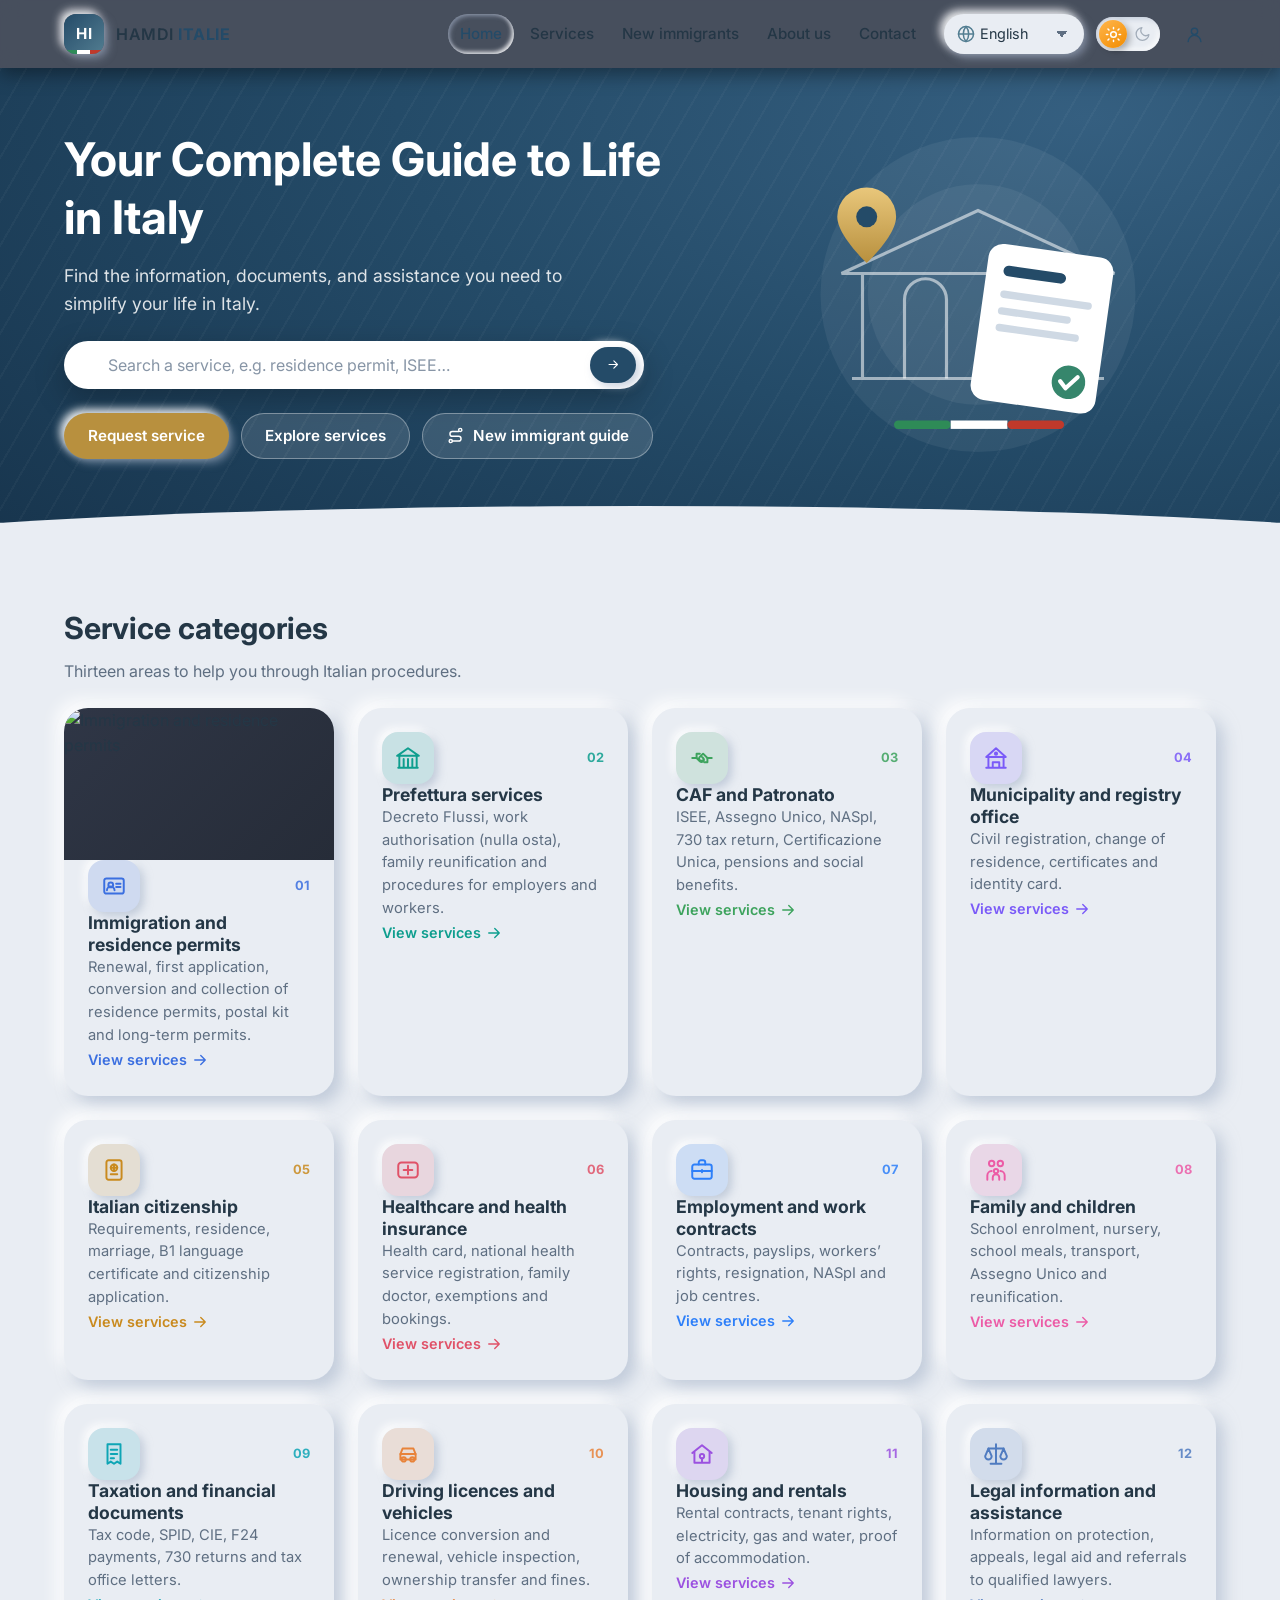
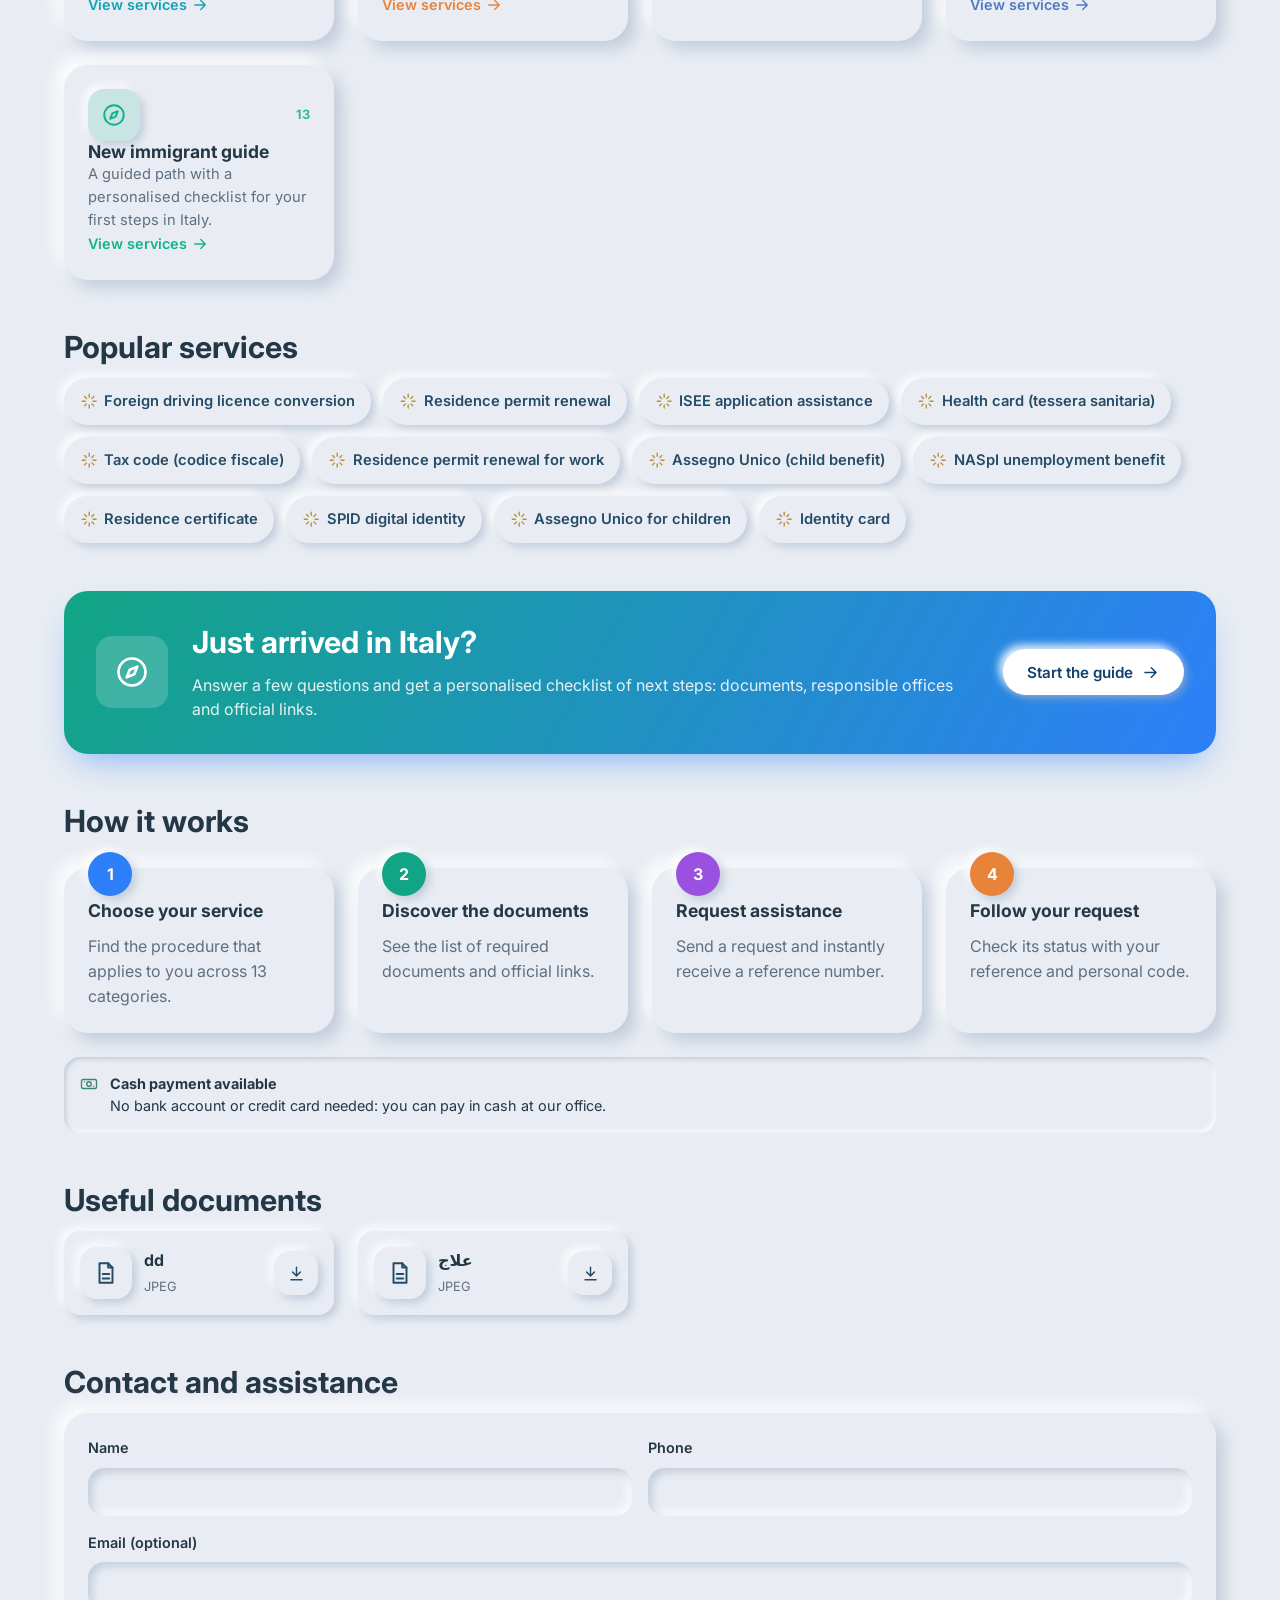
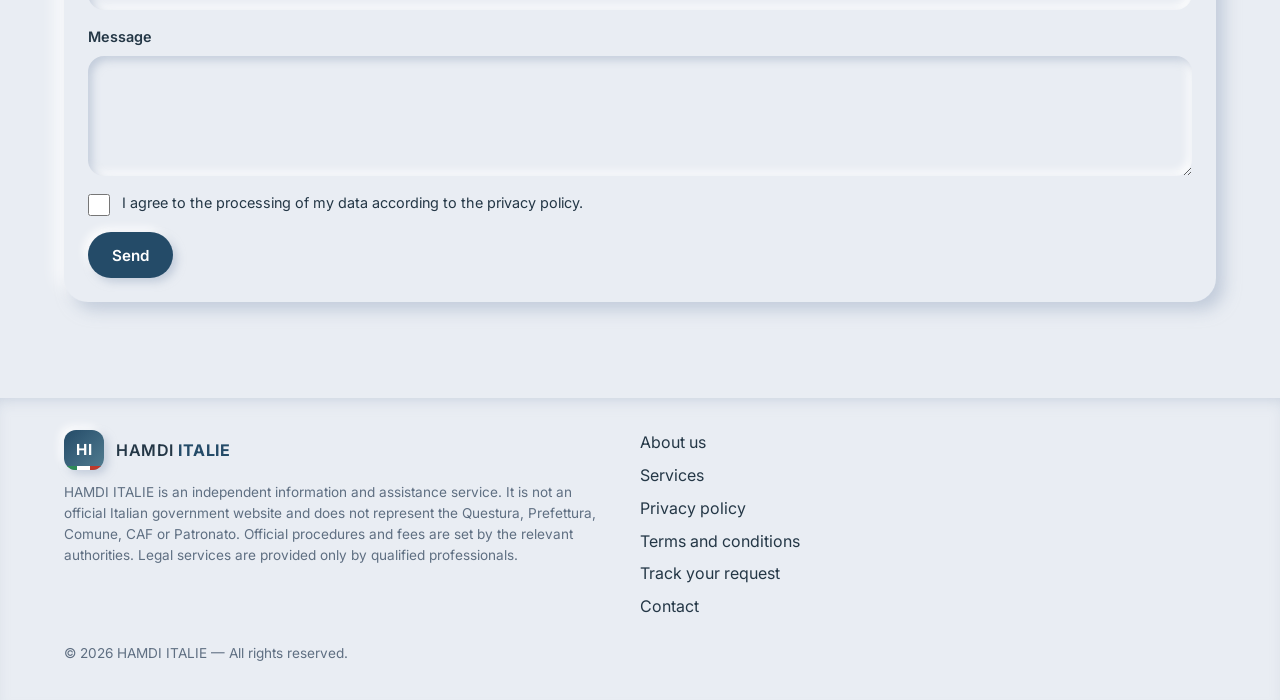
==== commit 004dc674: "Theme toggle: sliding sun/moon switch like the reference Replace the single icon button with a neumo" ====
--- a/index.html
+++ b/index.html
@@ -15,7 +15,7 @@
   <link rel="preconnect" href="https://fonts.gstatic.com" crossorigin>
   <link href="https://fonts.googleapis.com/css2?family=Cairo:wght@400;600;700&family=Inter:wght@400;500;600;700&display=swap" rel="stylesheet">
   <link rel="stylesheet" href="/assets/css/design-system.css?v=52aa1e20d0">
-  <link rel="stylesheet" href="/assets/css/visitor/main.css?v=9b73e14b26">
+  <link rel="stylesheet" href="/assets/css/visitor/main.css?v=4c8fa3732e">
 </head>
 <body>
   <a class="sr-only" href="#main">Skip to content</a>
@@ -40,7 +40,7 @@
           <span class="lang-icon" id="lang-icon"></span>
           <select id="lang" class="select"></select>
         </label>
-        <button class="btn btn-icon btn-ghost theme-toggle" id="theme-toggle" type="button" data-i18n-aria="nav.theme"></button>
+        <button class="theme-switch" id="theme-toggle" type="button" role="switch" data-i18n-aria="nav.theme"></button>
         <a class="btn btn-icon btn-ghost account-link" href="#/account" data-i18n-aria="nav.account" id="account-link"></a>
         <button class="btn btn-icon menu-btn" id="menu-btn" aria-expanded="false" aria-controls="main-nav" data-i18n-aria="nav.menu"></button>
       </div>
@@ -82,6 +82,6 @@
   <script src="/assets/js/visitor/request.js?v=f6e56b5024"></script>
   <script src="/assets/js/visitor/account.js?v=22af00b0a4"></script>
   <script src="/assets/js/visitor/guide.js?v=ffe5d97183"></script>
-  <script src="/assets/js/visitor/app.js?v=33412895b6"></script>
+  <script src="/assets/js/visitor/app.js?v=6077ee9e9f"></script>
 </body>
 </html>
--- a/assets/css/visitor/main.css
+++ b/assets/css/visitor/main.css
@@ -265,3 +265,28 @@
 :root[data-theme="dark"] .table tbody tr:hover td,
 :root:not([data-theme="light"]) .table tbody tr:hover td { background: rgba(255, 255, 255, .05); }
 /* Mode nuit forcé : la barre d'adresse suit aussi (voir le script dans index.html). */
+
+/* ---- Interrupteur clair / nuit (soleil ↔ lune, style maquette) ----------- */
+.theme-switch { background: none; border: 0; padding: 4px; margin: 0; cursor: pointer; -webkit-tap-highlight-color: transparent; line-height: 0; }
+.theme-switch:focus-visible { outline: 3px solid var(--secondary); outline-offset: 2px; border-radius: var(--r-pill); }
+.ts-track {
+  position: relative; display: inline-block; width: 64px; height: 34px; border-radius: var(--r-pill);
+  background: var(--surface);
+  box-shadow: inset 2px 2px 5px var(--shadow-dark), inset -2px -2px 5px var(--shadow-light);
+}
+.ts-ic { position: absolute; inset-block-start: 50%; transform: translateY(-50%); color: var(--muted); opacity: .5; line-height: 0; }
+.ts-ic .icon { width: 17px; height: 17px; }
+.ts-sun { inset-inline-start: 9px; }
+.ts-moon { inset-inline-end: 9px; }
+.ts-knob {
+  position: absolute; inset-block-start: 3px; inset-inline-start: 3px;
+  width: 28px; height: 28px; border-radius: 50%; display: grid; place-items: center; color: #fff;
+  background: linear-gradient(145deg, #FFB64D, #F28C00);
+  box-shadow: 3px 3px 7px rgba(0,0,0,.3), -1px -1px 3px rgba(255,255,255,.45);
+  transition: inset-inline-start .28s var(--ease), background .28s var(--ease);
+}
+.ts-knob .icon { width: 17px; height: 17px; stroke-width: 2.1; }
+.theme-switch.is-dark .ts-knob {
+  inset-inline-start: 33px;
+  background: linear-gradient(145deg, #6E9CF3, #3B6FE0);
+}
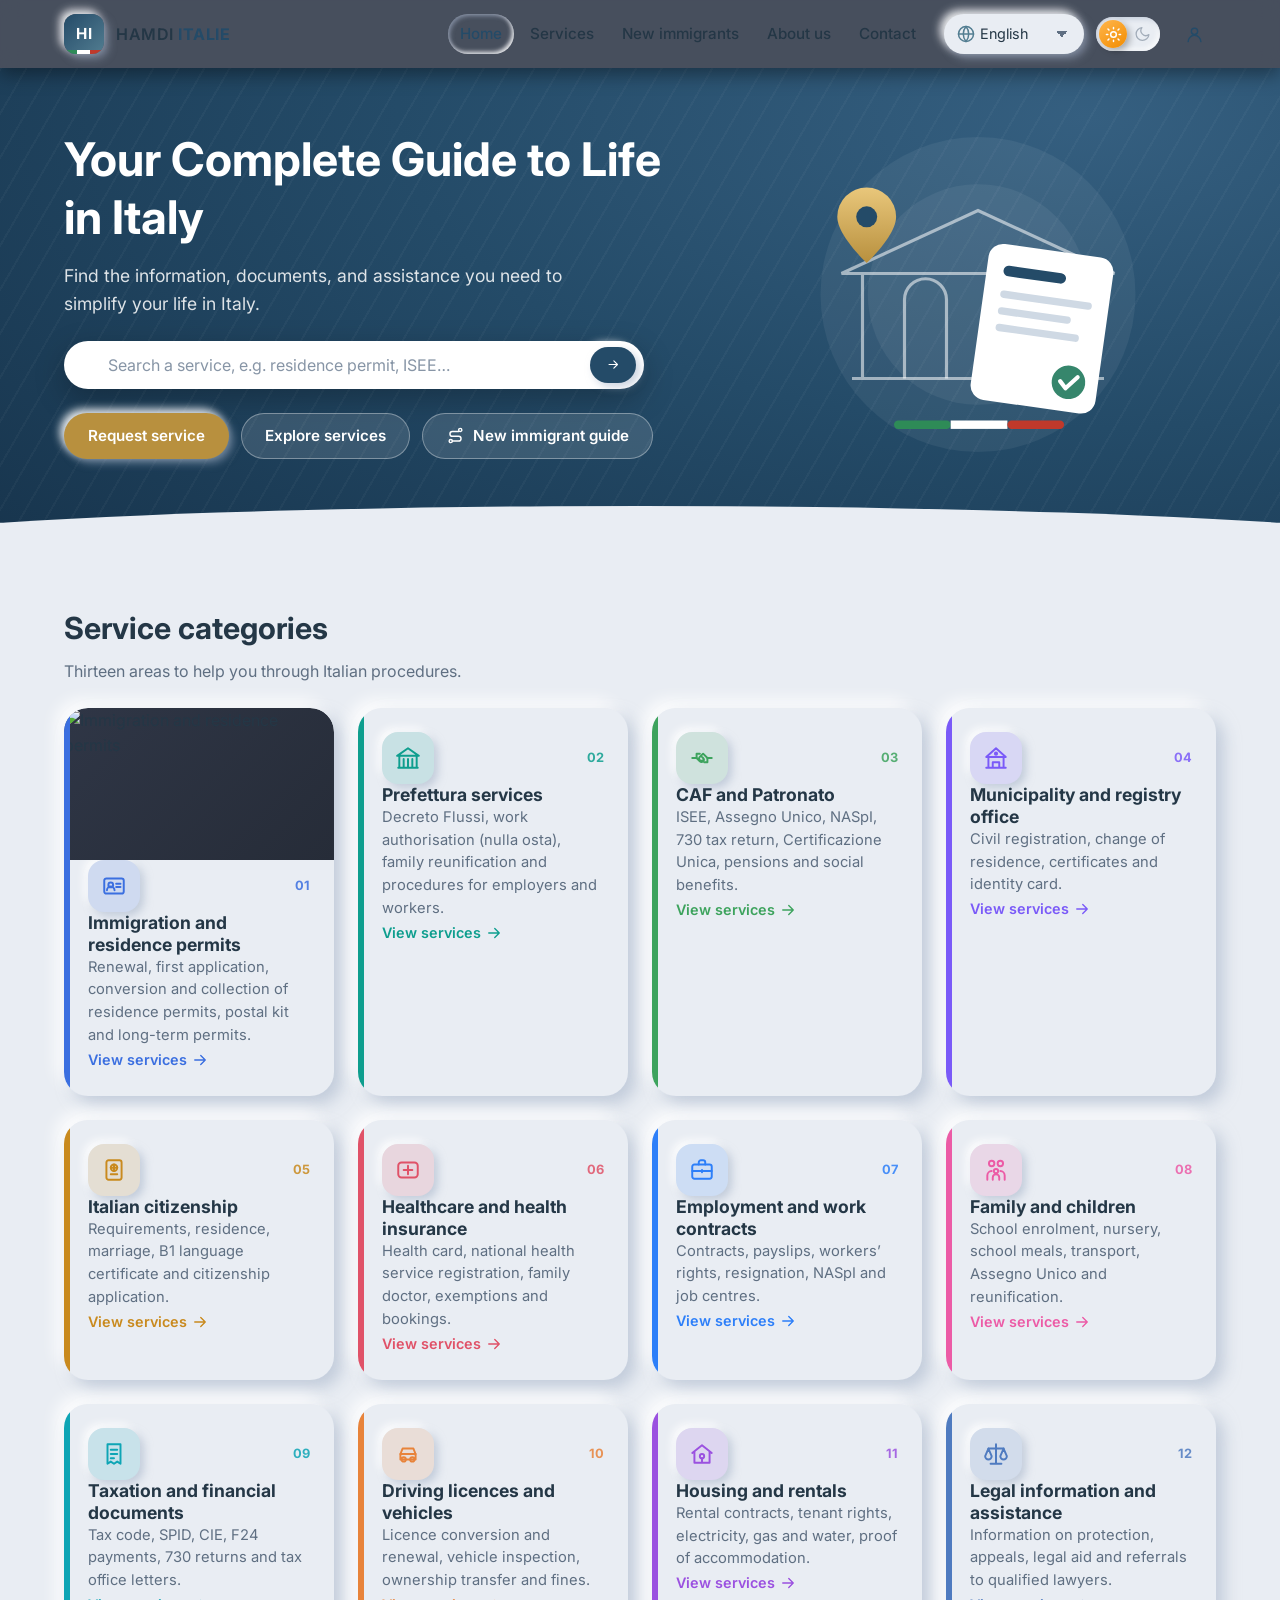
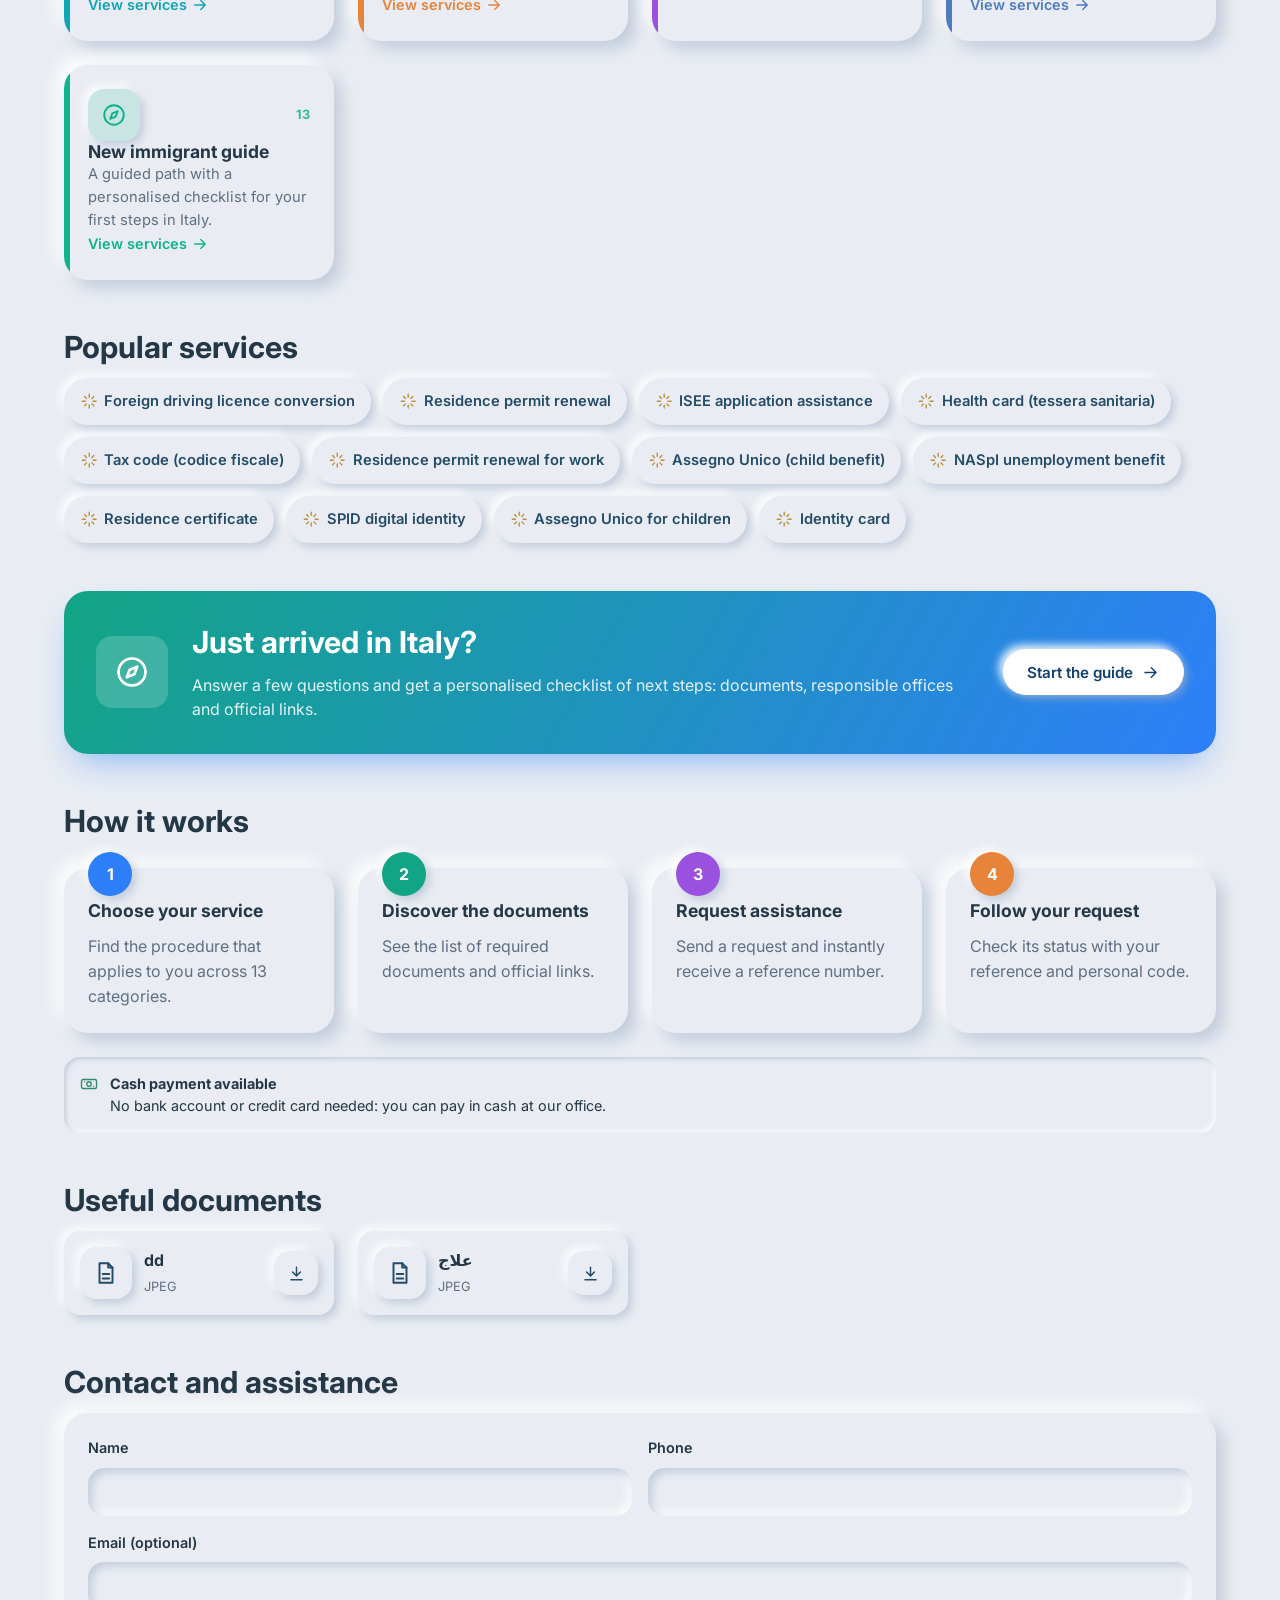
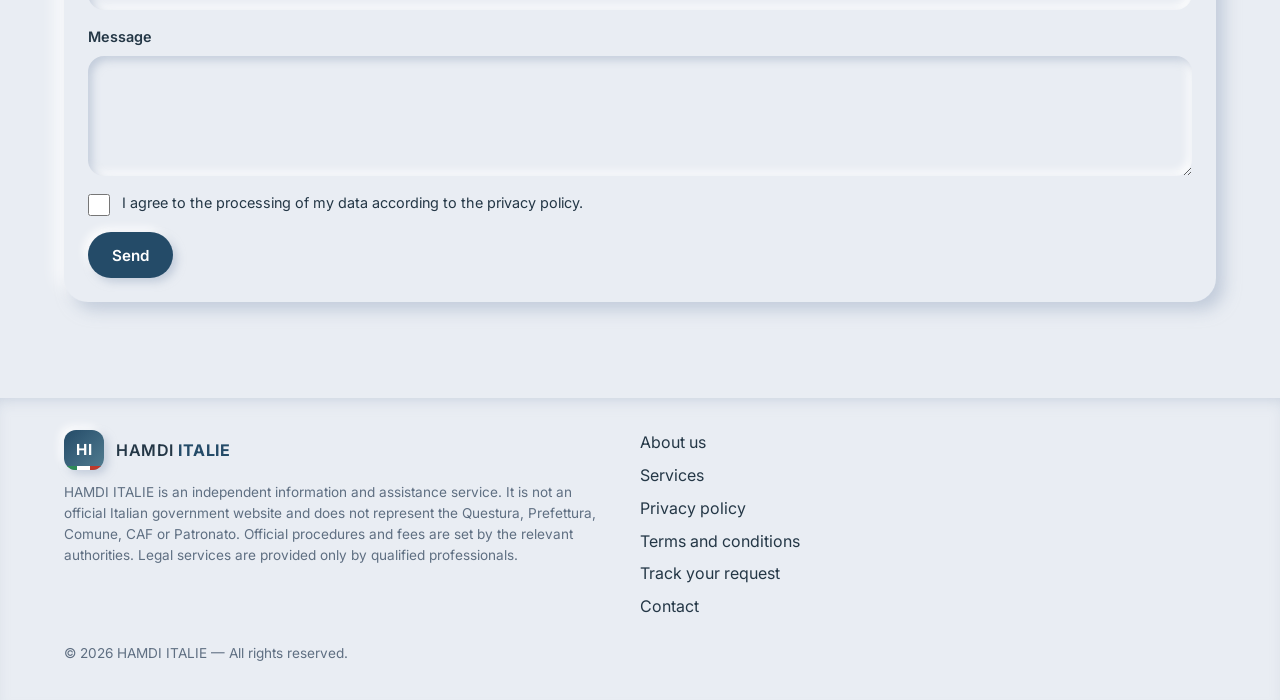
==== commit 45cb437d: "Visitor: colored left strips, colored service banners, scroll reveal - Every category card and every" ====
--- a/index.html
+++ b/index.html
@@ -15,7 +15,7 @@
   <link rel="preconnect" href="https://fonts.gstatic.com" crossorigin>
   <link href="https://fonts.googleapis.com/css2?family=Cairo:wght@400;600;700&family=Inter:wght@400;500;600;700&display=swap" rel="stylesheet">
   <link rel="stylesheet" href="/assets/css/design-system.css?v=52aa1e20d0">
-  <link rel="stylesheet" href="/assets/css/visitor/main.css?v=4c8fa3732e">
+  <link rel="stylesheet" href="/assets/css/visitor/main.css?v=a59e474362">
 </head>
 <body>
   <a class="sr-only" href="#main">Skip to content</a>
@@ -78,10 +78,10 @@
   <link rel="stylesheet" href="/assets/css/picker.css?v=4ed680a324">
   <script src="/assets/js/picker.js?v=9fac486c92"></script>
   <script src="/assets/js/visitor/strings.js?v=c019a19f94"></script>
-  <script src="/assets/js/visitor/pages.js?v=b780779001"></script>
+  <script src="/assets/js/visitor/pages.js?v=83d20214a1"></script>
   <script src="/assets/js/visitor/request.js?v=f6e56b5024"></script>
   <script src="/assets/js/visitor/account.js?v=22af00b0a4"></script>
   <script src="/assets/js/visitor/guide.js?v=ffe5d97183"></script>
-  <script src="/assets/js/visitor/app.js?v=6077ee9e9f"></script>
+  <script src="/assets/js/visitor/app.js?v=1c846e971b"></script>
 </body>
 </html>
--- a/assets/css/visitor/main.css
+++ b/assets/css/visitor/main.css
@@ -186,19 +186,19 @@
    ========================================================================== */
 
 /* ---- Petites couleurs par catégorie (badge + numéro) --------------------- */
-.cat-card[data-cat="01"] { --cat: #3B6FE0; }
-.cat-card[data-cat="02"] { --cat: #0E9E8E; }
-.cat-card[data-cat="03"] { --cat: #3DA35D; }
-.cat-card[data-cat="04"] { --cat: #7A5AF8; }
-.cat-card[data-cat="05"] { --cat: #C98A1E; }
-.cat-card[data-cat="06"] { --cat: #E05268; }
-.cat-card[data-cat="07"] { --cat: #2D7FF9; }
-.cat-card[data-cat="08"] { --cat: #EC5BA6; }
-.cat-card[data-cat="09"] { --cat: #0EA5B5; }
-.cat-card[data-cat="10"] { --cat: #E8833A; }
-.cat-card[data-cat="11"] { --cat: #9B51E0; }
-.cat-card[data-cat="12"] { --cat: #4F7BC0; }
-.cat-card[data-cat="13"] { --cat: #10B48A; }
+[data-cat="01"] { --cat: #3B6FE0; }
+[data-cat="02"] { --cat: #0E9E8E; }
+[data-cat="03"] { --cat: #3DA35D; }
+[data-cat="04"] { --cat: #7A5AF8; }
+[data-cat="05"] { --cat: #C98A1E; }
+[data-cat="06"] { --cat: #E05268; }
+[data-cat="07"] { --cat: #2D7FF9; }
+[data-cat="08"] { --cat: #EC5BA6; }
+[data-cat="09"] { --cat: #0EA5B5; }
+[data-cat="10"] { --cat: #E8833A; }
+[data-cat="11"] { --cat: #9B51E0; }
+[data-cat="12"] { --cat: #4F7BC0; }
+[data-cat="13"] { --cat: #10B48A; }
 .cat-card .icon-badge {
   color: var(--cat, var(--primary));
   background: color-mix(in srgb, var(--cat, var(--primary)) 15%, var(--surface));
@@ -290,3 +290,48 @@
   inset-inline-start: 33px;
   background: linear-gradient(145deg, #6E9CF3, #3B6FE0);
 }
+
+/* ==========================================================================
+   Bandes verticales colorées + bannières service colorées + animation scroll
+   ========================================================================== */
+
+/* ---- Bande verticale à gauche : cartes catégories (couleur de la catégorie) */
+.cat-card { position: relative; overflow: hidden; }
+.cat-card::before {
+  content: ''; position: absolute; inset-block: 0; inset-inline-start: 0; width: 6px;
+  background: var(--cat, var(--primary)); z-index: 3;
+}
+
+/* ---- Bande verticale à gauche : services d'une liste (une couleur par item) */
+.svc-item { position: relative; overflow: hidden; padding-inline-start: calc(var(--s4) + 6px); }
+.svc-item::before {
+  content: ''; position: absolute; inset-block: 0; inset-inline-start: 0; width: 6px;
+  background: var(--cat, var(--secondary));
+}
+.svc-list .svc-item:nth-child(8n+1) { --cat: #2D7FF9; }
+.svc-list .svc-item:nth-child(8n+2) { --cat: #12A585; }
+.svc-list .svc-item:nth-child(8n+3) { --cat: #9B51E0; }
+.svc-list .svc-item:nth-child(8n+4) { --cat: #E8833A; }
+.svc-list .svc-item:nth-child(8n+5) { --cat: #E05268; }
+.svc-list .svc-item:nth-child(8n+6) { --cat: #0EA5B5; }
+.svc-list .svc-item:nth-child(8n+7) { --cat: #C98A1E; }
+.svc-list .svc-item:nth-child(8n+8) { --cat: #4F7BC0; }
+.svc-item .icon { color: var(--cat, var(--secondary)); }
+
+/* ---- Bannière service / catégorie colorée (bande + badge teinté) ---------- */
+.page-head { position: relative; padding-inline-start: var(--s5); }
+.page-head::before {
+  content: ''; position: absolute; inset-block: 2px; inset-inline-start: 0; width: 6px;
+  border-radius: var(--r-pill); background: var(--cat, var(--primary));
+}
+.page-head .icon-badge {
+  color: var(--cat, var(--primary));
+  background: color-mix(in srgb, var(--cat, var(--primary)) 15%, var(--surface));
+}
+.page-head .head-cta .btn-primary { --btn-bg: var(--cat, var(--primary)); }
+
+/* ---- Petite animation à l'apparition au défilement ----------------------- */
+@media (prefers-reduced-motion: no-preference) {
+  .reveal { opacity: 0; transform: translateY(16px); transition: opacity .55s var(--ease), transform .55s var(--ease); }
+  .reveal.in { opacity: 1; transform: none; }
+}
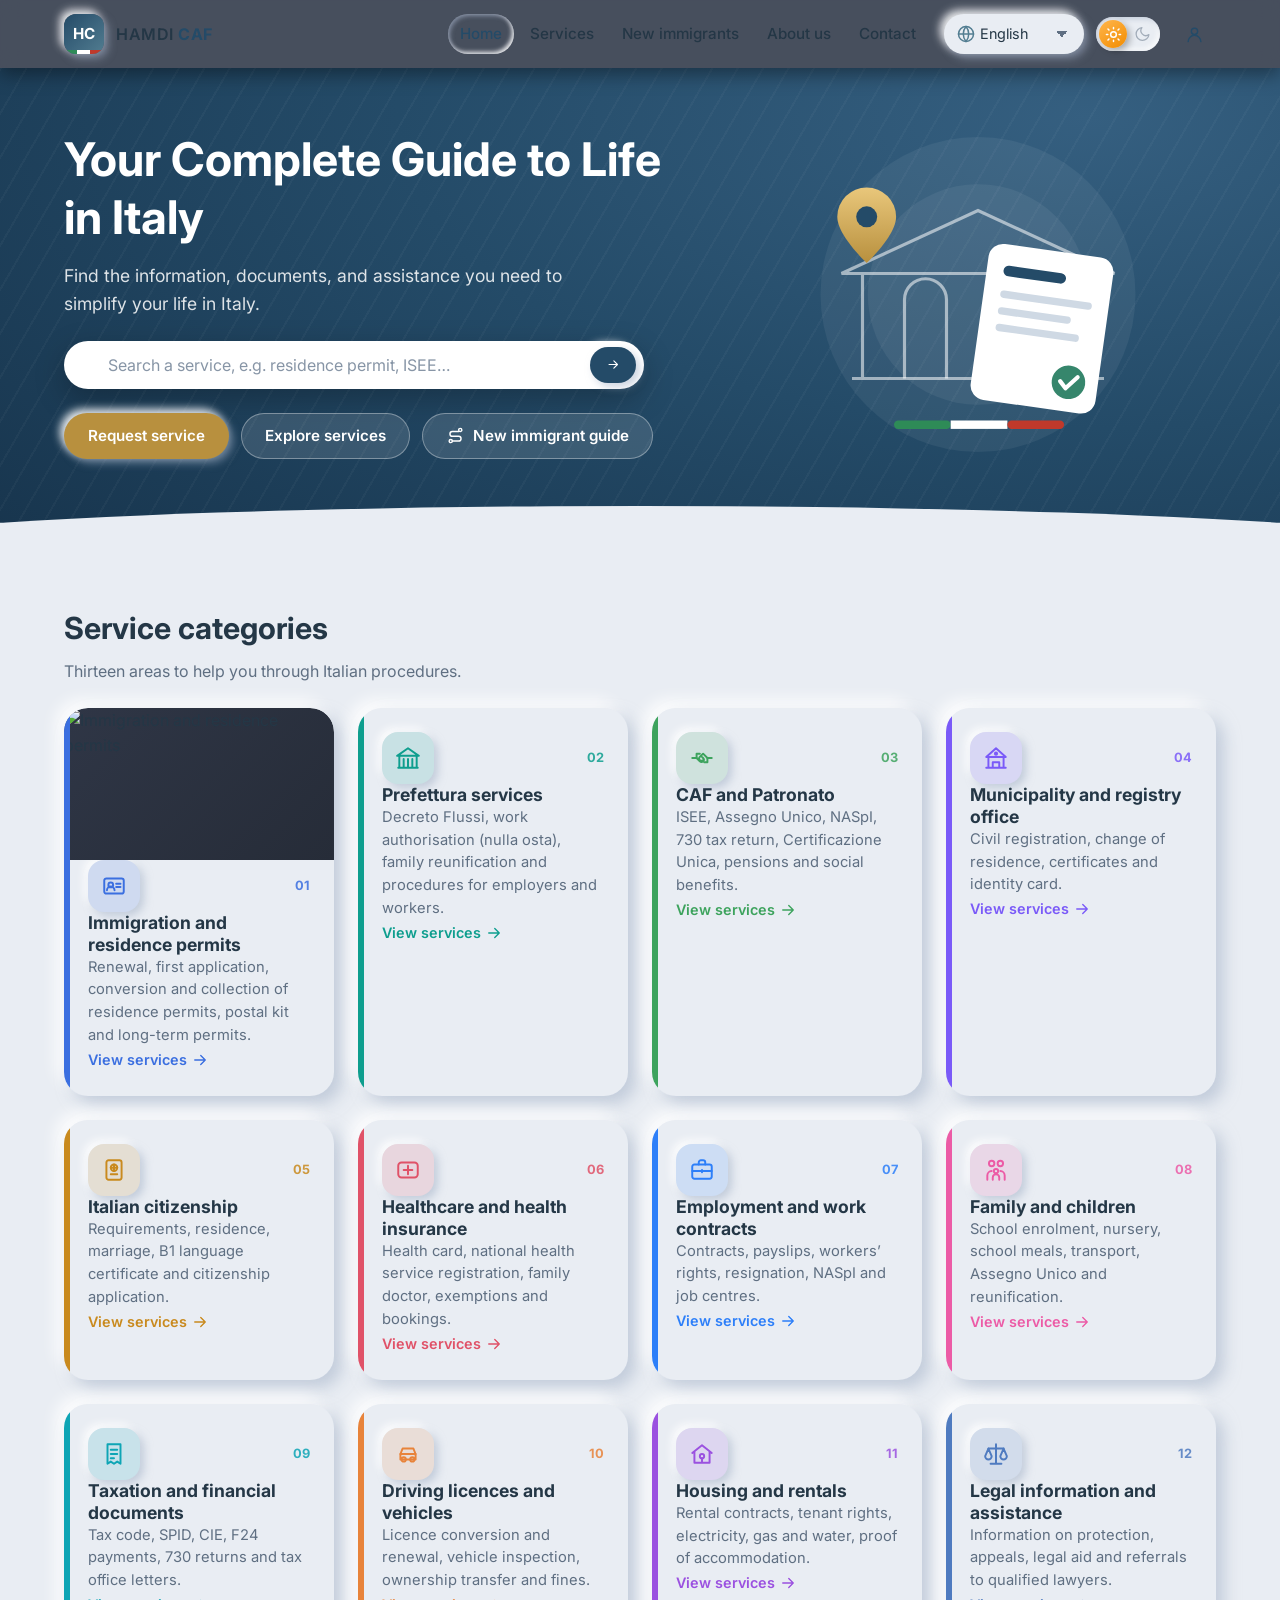
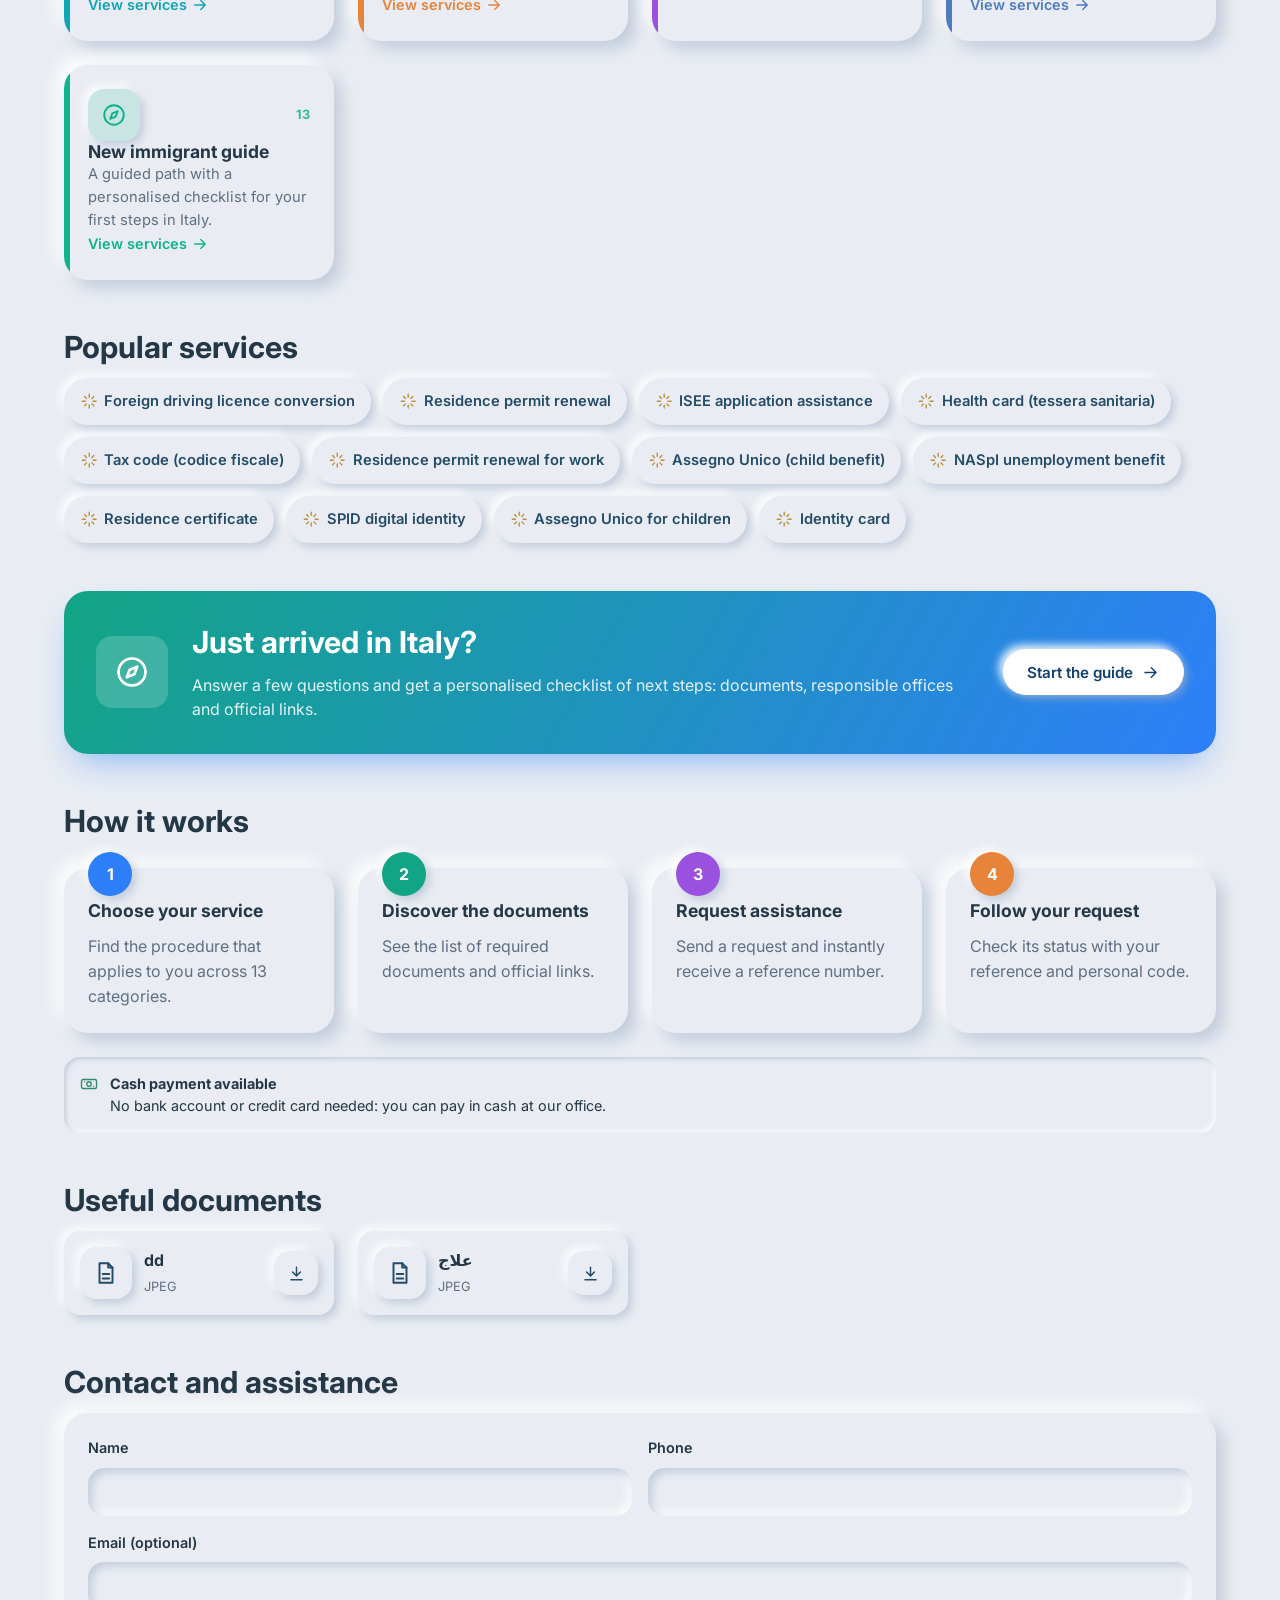
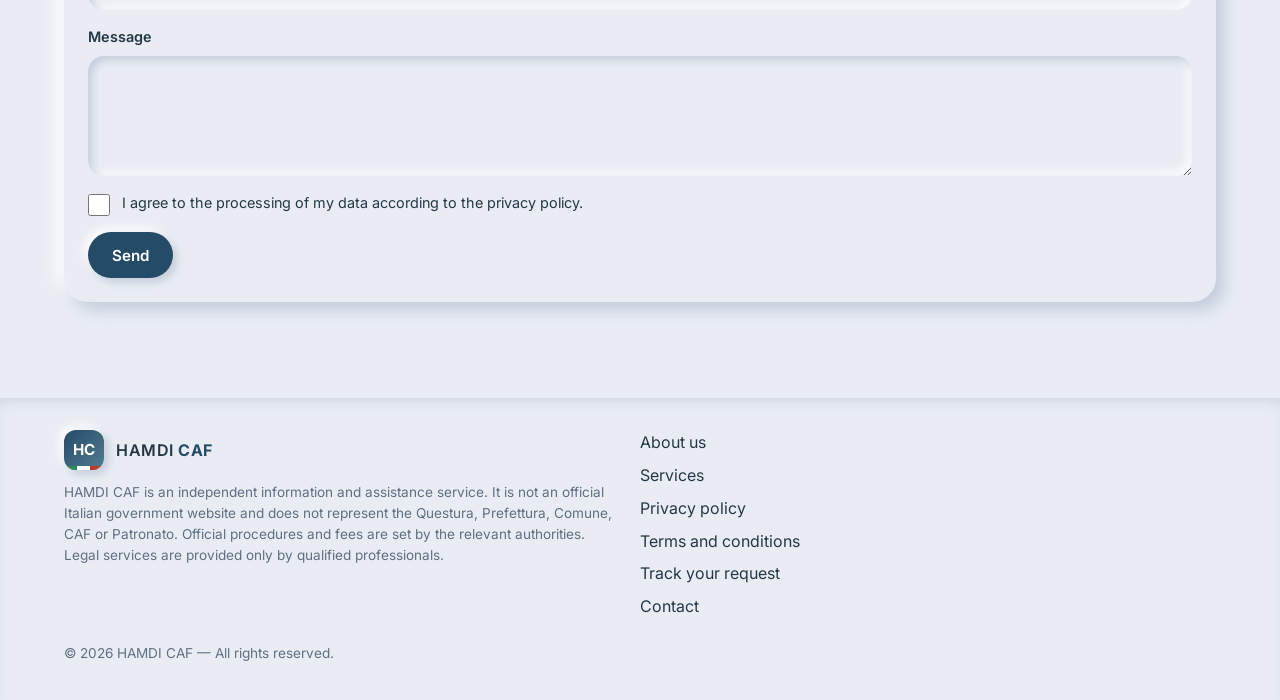
==== commit ca029ec8: "Site HAMDI CAF (depot public: site seulement) Historique reinitialise: le code backend/apps n'appara" ====
--- a/index.html
+++ b/index.html
@@ -3,9 +3,9 @@
 <head>
   <meta charset="utf-8">
   <meta name="viewport" content="width=device-width, initial-scale=1, viewport-fit=cover">
-  <title>HAMDI ITALIE</title>
+  <title>HAMDI CAF</title>
   <meta name="description" content="دليلك الشامل للحياة والإجراءات الإدارية في إيطاليا — Votre guide complet pour vivre et effectuer vos démarches en Italie — Your complete guide to life in Italy.">
-  <meta property="og:title" content="HAMDI ITALIE">
+  <meta property="og:title" content="HAMDI CAF">
   <meta property="og:type" content="website">
   <meta name="theme-color" content="#E9EDF3">
   <script>/* Night mode before first paint: no flash. Follows the device unless the visitor chose. */
@@ -14,7 +14,7 @@
   <link rel="preconnect" href="https://fonts.googleapis.com">
   <link rel="preconnect" href="https://fonts.gstatic.com" crossorigin>
   <link href="https://fonts.googleapis.com/css2?family=Cairo:wght@400;600;700&family=Inter:wght@400;500;600;700&display=swap" rel="stylesheet">
-  <link rel="stylesheet" href="/assets/css/design-system.css?v=52aa1e20d0">
+  <link rel="stylesheet" href="/assets/css/design-system.css?v=8356e14e5f">
   <link rel="stylesheet" href="/assets/css/visitor/main.css?v=a59e474362">
 </head>
 <body>
@@ -23,9 +23,9 @@
   <!-- A. Header -->
   <header class="site-header">
     <div class="container header-inner">
-      <a class="brand" href="#/" aria-label="HAMDI ITALIE">
-        <span class="brand-mark" aria-hidden="true">HI</span>
-        <span class="brand-name">HAMDI <b>ITALIE</b></span>
+      <a class="brand" href="#/" aria-label="HAMDI CAF">
+        <span class="brand-mark" aria-hidden="true">HC</span>
+        <span class="brand-name">HAMDI <b>CAF</b></span>
       </a>
       <nav class="main-nav" id="main-nav" aria-label="Main">
         <a href="#/" data-i18n="nav.home">Home</a>
@@ -54,7 +54,7 @@
     <div class="container">
       <div class="footer-grid">
         <div>
-          <a class="brand" href="#/"><span class="brand-mark" aria-hidden="true">HI</span><span class="brand-name">HAMDI <b>ITALIE</b></span></a>
+          <a class="brand" href="#/"><span class="brand-mark" aria-hidden="true">HC</span><span class="brand-name">HAMDI <b>CAF</b></span></a>
           <p class="muted footer-disclaimer" data-i18n="footer.disclaimer"></p>
         </div>
         <nav class="footer-links" aria-label="Footer">
@@ -67,21 +67,21 @@
         </nav>
         <div class="footer-contact" id="footer-contact"></div>
       </div>
-      <p class="copyright muted">© <span id="year"></span> HAMDI ITALIE — <span data-i18n="footer.rights"></span></p>
+      <p class="copyright muted">© <span id="year"></span> HAMDI CAF — <span data-i18n="footer.rights"></span></p>
     </div>
   </footer>
 
-  <script src="/assets/js/config.js?v=d74c040242"></script>
-  <script src="/assets/js/icons.js?v=c11aede03b"></script>
-  <script src="/assets/js/i18n.js?v=0a5c7377d9"></script>
-  <script src="/assets/js/ui.js?v=34432748f9"></script>
+  <script src="/assets/js/config.js?v=8245904e09"></script>
+  <script src="/assets/js/icons.js?v=0cdc5388c0"></script>
+  <script src="/assets/js/i18n.js?v=8dc841f3de"></script>
+  <script src="/assets/js/ui.js?v=e2ff629d68"></script>
   <link rel="stylesheet" href="/assets/css/picker.css?v=4ed680a324">
   <script src="/assets/js/picker.js?v=9fac486c92"></script>
-  <script src="/assets/js/visitor/strings.js?v=c019a19f94"></script>
-  <script src="/assets/js/visitor/pages.js?v=83d20214a1"></script>
-  <script src="/assets/js/visitor/request.js?v=f6e56b5024"></script>
-  <script src="/assets/js/visitor/account.js?v=22af00b0a4"></script>
-  <script src="/assets/js/visitor/guide.js?v=ffe5d97183"></script>
-  <script src="/assets/js/visitor/app.js?v=1c846e971b"></script>
+  <script src="/assets/js/visitor/strings.js?v=58e95e2dbc"></script>
+  <script src="/assets/js/visitor/pages.js?v=83938989f5"></script>
+  <script src="/assets/js/visitor/request.js?v=70ac912c91"></script>
+  <script src="/assets/js/visitor/account.js?v=171e3b73d0"></script>
+  <script src="/assets/js/visitor/guide.js?v=418baf4777"></script>
+  <script src="/assets/js/visitor/app.js?v=2792241786"></script>
 </body>
 </html>
--- a/assets/css/design-system.css
+++ b/assets/css/design-system.css
@@ -1,5 +1,5 @@
 /* ==========================================================================
-   HAMDI ITALIE — Neumorphic design system
+   HAMDI CAF — Neumorphic design system
    Logical properties (inline-start/end) everywhere so RTL works without
    mirrored overrides. Tokens can be overridden at runtime from Settings.
    ========================================================================== */
